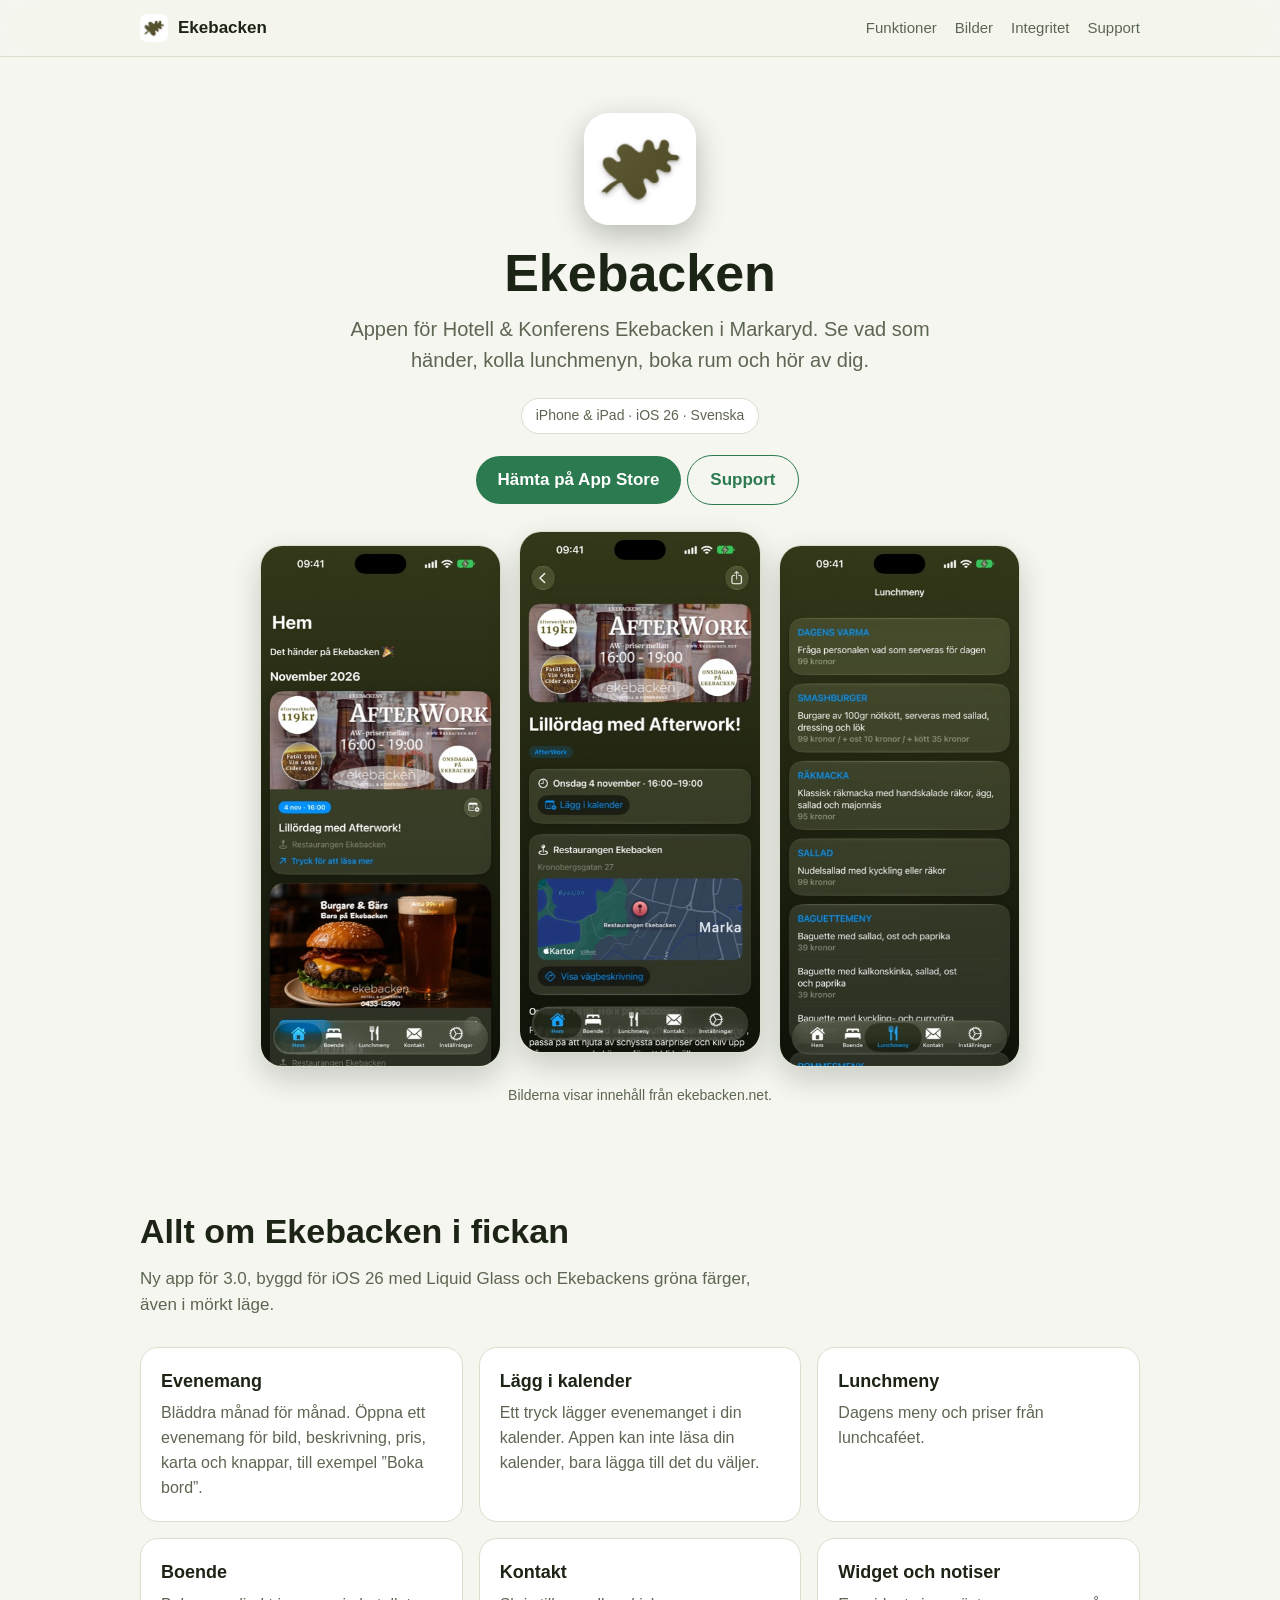
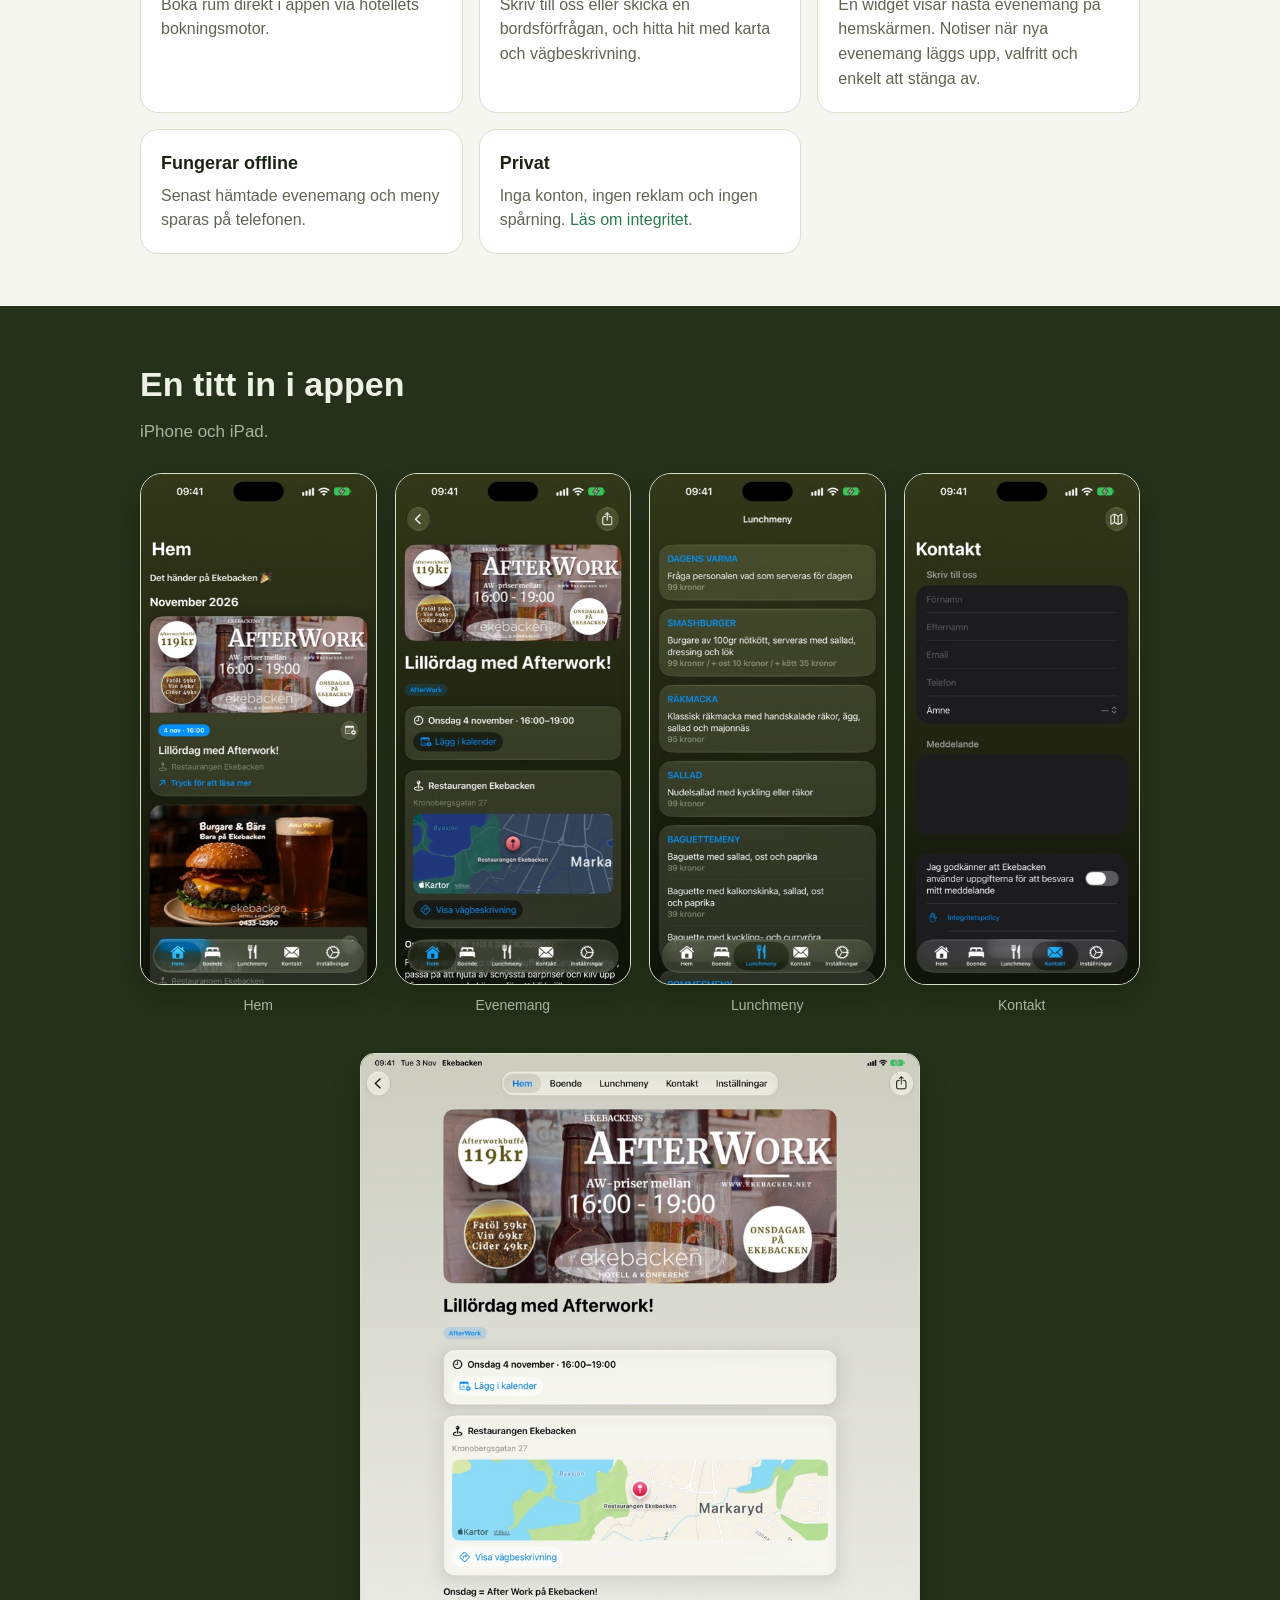
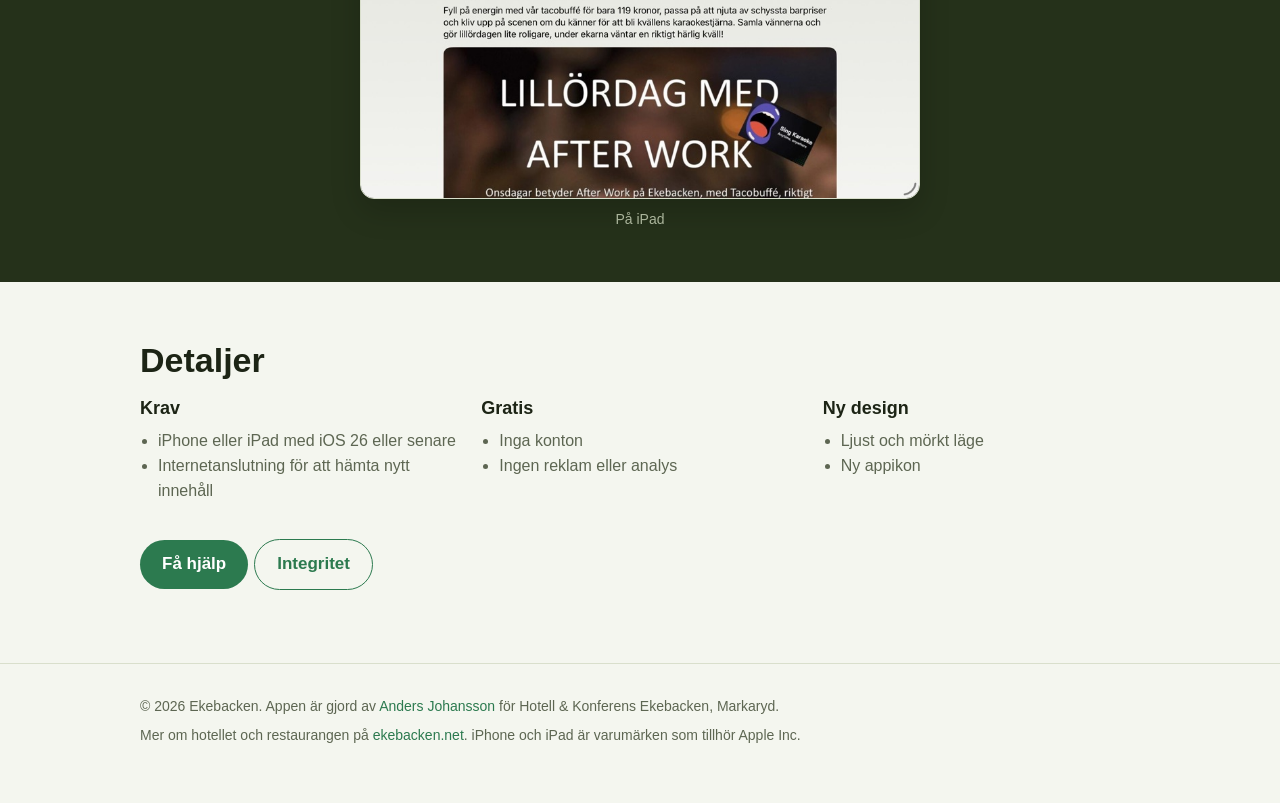
==== index.html @ e80fdcf2 "Ekebacken site: home, privacy and support pages Co-Authored-By: Claude Sonnet 5.5 <noreply@anthropic" ====
<!doctype html>
<html lang="sv">
<head>
  <meta charset="utf-8">
  <meta name="viewport" content="width=device-width, initial-scale=1">
  <title>Ekebacken – appen för Hotell &amp; Konferens i Markaryd</title>
  <meta name="description" content="Ekebackens app för iPhone och iPad: evenemang månad för månad, lunchmeny, rumsbokning och kontakt. Notiser om nya evenemang och en widget med nästa evenemang.">
  <meta name="theme-color" content="#25311a">
  <link rel="icon" type="image/png" href="assets/favicon.png">
  <link rel="apple-touch-icon" href="assets/apple-touch-icon.png">
  <meta property="og:title" content="Ekebacken">
  <meta property="og:description" content="Appen för Hotell &amp; Konferens Ekebacken i Markaryd.">
  <meta property="og:type" content="website">
  <meta property="og:url" content="https://idrewn.github.io/ekebacken-site/">
  <meta property="og:image" content="https://idrewn.github.io/ekebacken-site/assets/icon.jpg">
  <link rel="stylesheet" href="style.css">
</head>
<body>
<header class="site-header">
  <div class="wrap">
    <a class="brand" href="./"><img src="assets/icon.jpg" alt="" width="28" height="28">Ekebacken</a>
    <nav aria-label="Huvudmeny"><a href="#funktioner">Funktioner</a><a href="#bilder">Bilder</a><a href="privacy.html">Integritet</a><a href="support.html">Support</a></nav>
  </div>
</header>

<main>
  <div class="wrap hero">
    <img class="icon" src="assets/icon.jpg" alt="Ekebacken, appikon" width="112" height="112">
    <h1>Ekebacken</h1>
    <p class="lead">Appen för Hotell &amp; Konferens Ekebacken i Markaryd. Se vad som händer, kolla lunchmenyn, boka rum och hör av dig.</p>
    <p style="margin:0 0 14px;"><span class="badge">iPhone &amp; iPad &middot; iOS 26 &middot; Svenska</span></p>
    <p><a class="button" href="https://apps.apple.com/se/app/ekebacken/id1541043155">Hämta på App Store</a><a class="button secondary" href="support.html">Support</a></p>
    <div class="showcase">
      <img src="assets/screen-home.jpg" alt="Hem: kommande evenemang som stora kort" width="800" height="1739">
      <img class="center" src="assets/screen-event.jpg" alt="Ett evenemang med tid, plats och karta" width="800" height="1739">
      <img src="assets/screen-lunch.jpg" alt="Lunchmenyn med priser" width="800" height="1739">
    </div>
    <p class="note">Bilderna visar innehåll från ekebacken.net.</p>
  </div>

  <section id="funktioner">
    <div class="wrap">
      <h2>Allt om Ekebacken i fickan</h2>
      <p class="sub">Ny app för 3.0, byggd för iOS 26 med Liquid Glass och Ekebackens gröna färger, även i mörkt läge.</p>
      <div class="grid">
        <div class="card"><h3>Evenemang</h3><p>Bläddra månad för månad. Öppna ett evenemang för bild, beskrivning, pris, karta och knappar, till exempel &rdquo;Boka bord&rdquo;.</p></div>
        <div class="card"><h3>Lägg i kalender</h3><p>Ett tryck lägger evenemanget i din kalender. Appen kan inte läsa din kalender, bara lägga till det du väljer.</p></div>
        <div class="card"><h3>Lunchmeny</h3><p>Dagens meny och priser från lunchcaféet.</p></div>
        <div class="card"><h3>Boende</h3><p>Boka rum direkt i appen via hotellets bokningsmotor.</p></div>
        <div class="card"><h3>Kontakt</h3><p>Skriv till oss eller skicka en bordsförfrågan, och hitta hit med karta och vägbeskrivning.</p></div>
        <div class="card"><h3>Widget och notiser</h3><p>En widget visar nästa evenemang på hemskärmen. Notiser när nya evenemang läggs upp, valfritt och enkelt att stänga av.</p></div>
        <div class="card"><h3>Fungerar offline</h3><p>Senast hämtade evenemang och meny sparas på telefonen.</p></div>
        <div class="card"><h3>Privat</h3><p>Inga konton, ingen reklam och ingen spårning. <a href="privacy.html">Läs om integritet</a>.</p></div>
      </div>
    </div>
  </section>

  <section id="bilder" class="band">
    <div class="wrap">
      <h2>En titt in i appen</h2>
      <p class="sub">iPhone och iPad.</p>
      <div class="screens">
        <figure><img src="assets/screen-home.jpg" alt="Hem" loading="lazy" width="800" height="1739"><figcaption>Hem</figcaption></figure>
        <figure><img src="assets/screen-event.jpg" alt="Evenemang" loading="lazy" width="800" height="1739"><figcaption>Evenemang</figcaption></figure>
        <figure><img src="assets/screen-lunch.jpg" alt="Lunchmeny" loading="lazy" width="800" height="1739"><figcaption>Lunchmeny</figcaption></figure>
        <figure><img src="assets/screen-contact.jpg" alt="Kontakt" loading="lazy" width="800" height="1739"><figcaption>Kontakt</figcaption></figure>
      </div>
      <figure class="ipad"><img src="assets/screen-ipad.jpg" alt="Ett evenemang på iPad" loading="lazy" width="1100" height="1467"><figcaption>På iPad</figcaption></figure>
    </div>
  </section>

  <section>
    <div class="wrap">
      <h2>Detaljer</h2>
      <div class="facts">
        <div><h3>Krav</h3><ul><li>iPhone eller iPad med iOS 26 eller senare</li><li>Internetanslutning för att hämta nytt innehåll</li></ul></div>
        <div><h3>Gratis</h3><ul><li>Inga konton</li><li>Ingen reklam eller analys</li></ul></div>
        <div><h3>Ny design</h3><ul><li>Ljust och mörkt läge</li><li>Ny appikon</li></ul></div>
      </div>
      <p style="margin-top:32px;"><a class="button" href="support.html">Få hjälp</a><a class="button secondary" href="privacy.html">Integritet</a></p>
    </div>
  </section>
</main>

<footer>
  <div class="wrap">
    <p>&copy; 2026 Ekebacken. Appen är gjord av <a href="https://github.com/iDrewn">Anders Johansson</a> för Hotell &amp; Konferens Ekebacken, Markaryd.</p>
    <p>Mer om hotellet och restaurangen på <a href="https://ekebacken.net">ekebacken.net</a>. iPhone och iPad är varumärken som tillhör Apple Inc.</p>
  </div>
</footer>
</body>
</html>
---- style.css ----
:root {
  --bg: #f4f6ef;
  --surface: #ffffff;
  --text: #1c2415;
  --muted: #5d6652;
  --line: #d9dfcc;
  --accent: #2c7a4f;
  --deep: #25311a;
  --radius: 18px;
  --maxw: 1040px;
}
@media (prefers-color-scheme: dark) {
  :root {
    --bg: #11160d;
    --surface: #1b2214;
    --text: #eef2e6;
    --muted: #aab49b;
    --line: #333d28;
    --accent: #6fd39b;
    --deep: #0b0f08;
  }
}
* { box-sizing: border-box; }
html { -webkit-text-size-adjust: 100%; scroll-behavior: smooth; }
body { margin: 0; background: var(--bg); color: var(--text); font: 17px/1.55 -apple-system, BlinkMacSystemFont, "SF Pro Text", "Segoe UI", Roboto, Helvetica, Arial, sans-serif; }
a { color: var(--accent); text-decoration: none; }
a:hover { text-decoration: underline; }
img { max-width: 100%; height: auto; display: block; }
.wrap { max-width: var(--maxw); margin: 0 auto; padding: 0 20px; }

.site-header { position: sticky; top: 0; z-index: 10; background: color-mix(in srgb, var(--bg) 80%, transparent); backdrop-filter: saturate(180%) blur(20px); -webkit-backdrop-filter: saturate(180%) blur(20px); border-bottom: 1px solid var(--line); }
.site-header .wrap { display: flex; align-items: center; justify-content: space-between; height: 56px; gap: 16px; }
.brand { display: flex; align-items: center; gap: 10px; font-weight: 700; color: var(--text); }
.brand img { width: 28px; height: 28px; border-radius: 7px; }
nav { display: flex; gap: 18px; font-size: 15px; flex-wrap: wrap; }
nav a { color: var(--muted); }

.hero { text-align: center; padding: 56px 0 32px; }
.hero .icon { width: 112px; height: 112px; border-radius: 25px; margin: 0 auto 20px; box-shadow: 0 10px 30px rgba(0,0,0,.25); }
h1 { font-size: clamp(34px, 6vw, 52px); line-height: 1.1; margin: 0 0 12px; }
h2 { font-size: clamp(26px, 4vw, 34px); margin: 0 0 8px; }
h3 { margin: 0 0 6px; font-size: 18px; }
.lead { font-size: 20px; color: var(--muted); max-width: 640px; margin: 0 auto 22px; }
.badge { display: inline-block; padding: 6px 14px; border-radius: 99px; background: var(--surface); border: 1px solid var(--line); font-size: 14px; color: var(--muted); }
.button { display: inline-block; padding: 11px 22px; border-radius: 99px; background: var(--accent); color: #fff; font-weight: 600; margin: 4px 6px 4px 0; }
.button.secondary { background: transparent; color: var(--accent); border: 1px solid var(--accent); }
@media (prefers-color-scheme: dark) { .button { color: #0b0f08; } }
.button:hover { text-decoration: none; opacity: .9; }

.showcase { display: grid; grid-template-columns: repeat(3, 1fr); gap: 18px; max-width: 760px; margin: 36px auto 0; }
.showcase img, .screens img { border-radius: 22px; border: 1px solid var(--line); box-shadow: 0 12px 30px rgba(0,0,0,.18); }
.showcase .center { transform: translateY(-14px); }
.note { color: var(--muted); font-size: 14px; margin-top: 18px; }

section { padding: 52px 0; }
.sub { color: var(--muted); margin: 0 0 28px; max-width: 640px; }
.grid { display: grid; grid-template-columns: repeat(auto-fit, minmax(240px, 1fr)); gap: 16px; }
.card { background: var(--surface); border: 1px solid var(--line); border-radius: var(--radius); padding: 20px; }
.card p { margin: 0; color: var(--muted); font-size: 16px; }
.screens { display: grid; grid-template-columns: repeat(auto-fit, minmax(190px, 1fr)); gap: 18px; }
figure { margin: 0; text-align: center; }
figcaption { margin-top: 10px; color: var(--muted); font-size: 14px; }
.band { background: var(--deep); color: #eef2e6; }
.band .sub { color: #aab49b; }
.band figcaption { color: #aab49b; }
.ipad { max-width: 560px; margin: 36px auto 0; }
.ipad img { border-radius: 14px; border: 1px solid var(--line); box-shadow: 0 12px 30px rgba(0,0,0,.18); }

.facts { display: grid; grid-template-columns: repeat(auto-fit, minmax(220px, 1fr)); gap: 24px; }
.facts ul { margin: 0; padding-left: 18px; color: var(--muted); font-size: 16px; }

.doc { max-width: 760px; padding: 48px 20px 64px; }
.doc h1 { font-size: 34px; }
.doc h2 { font-size: 22px; margin-top: 34px; }
.doc details { background: var(--surface); border: 1px solid var(--line); border-radius: 12px; padding: 12px 16px; margin: 10px 0; }
.doc summary { cursor: pointer; font-weight: 600; }

footer { border-top: 1px solid var(--line); padding: 32px 0 48px; color: var(--muted); font-size: 14px; }
footer p { margin: 0 0 8px; }
@media (max-width: 560px) { nav { gap: 12px; font-size: 14px; } .showcase { gap: 10px; } }
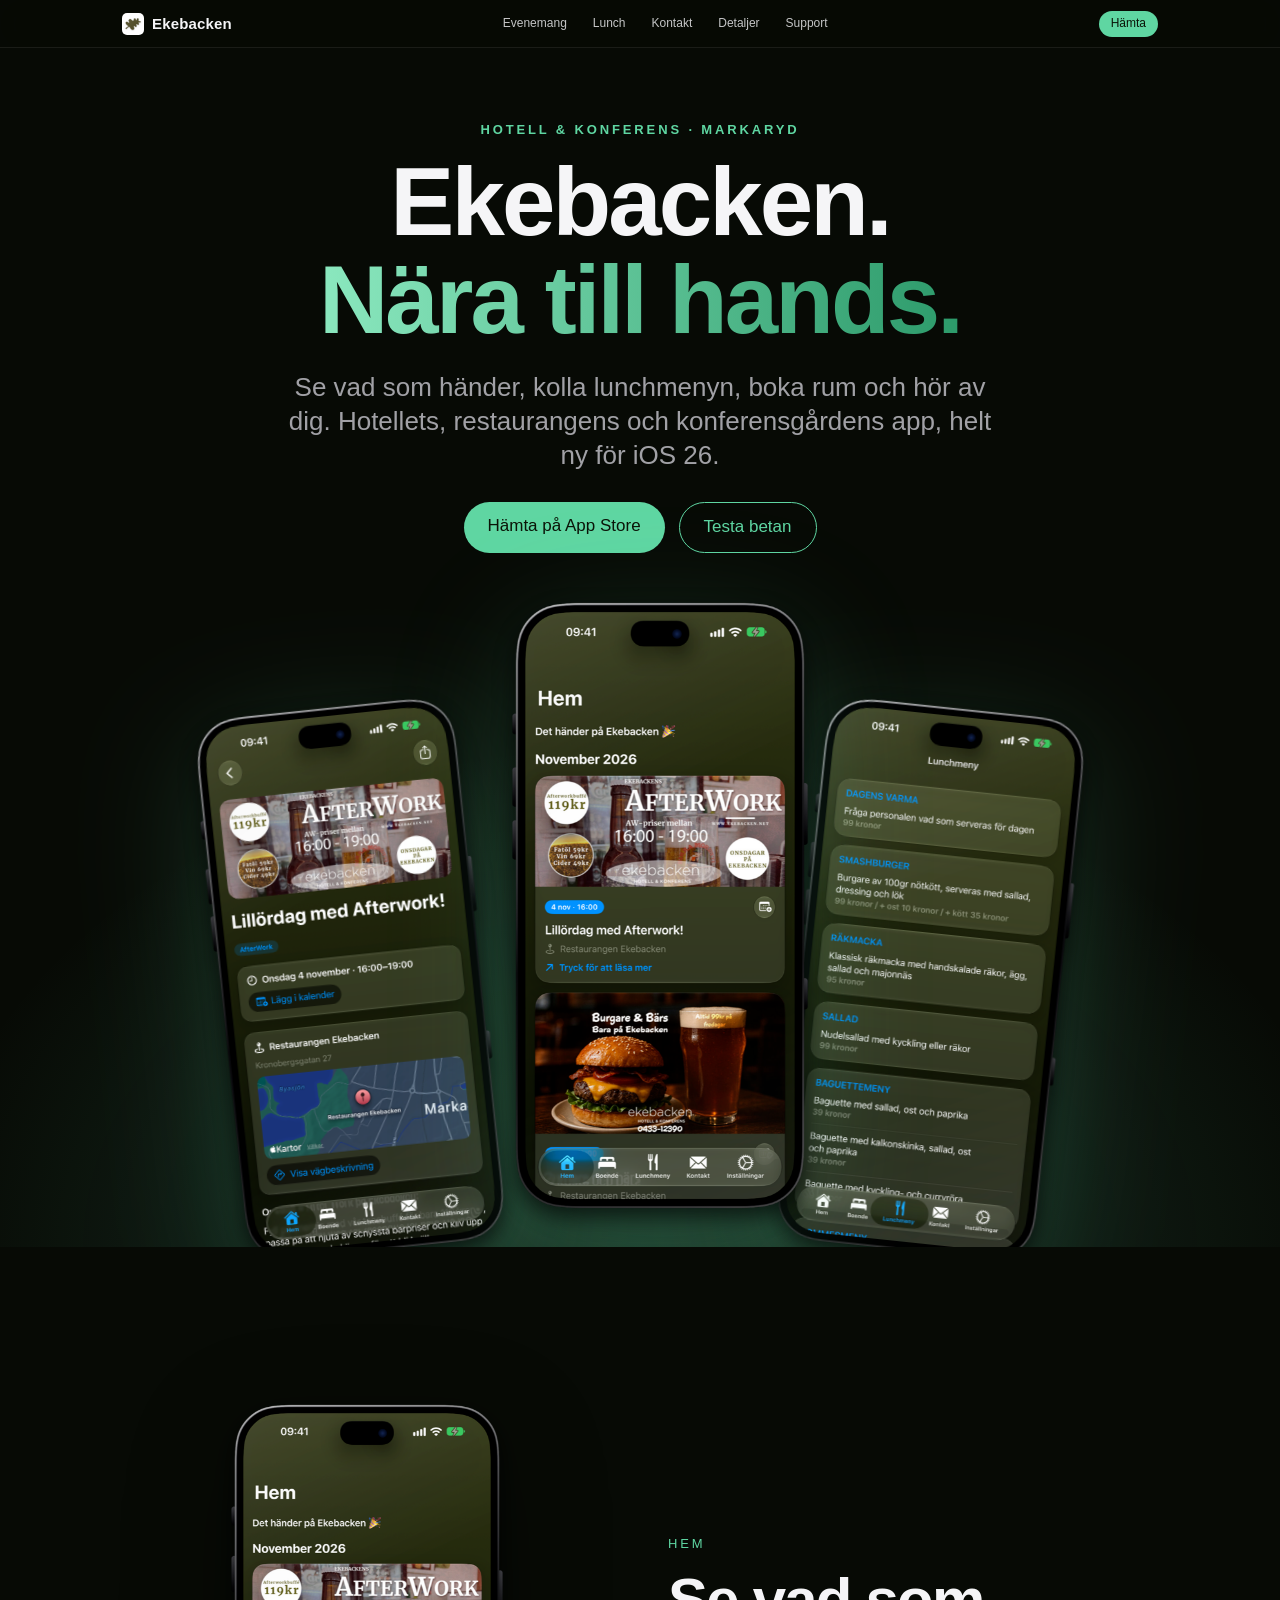
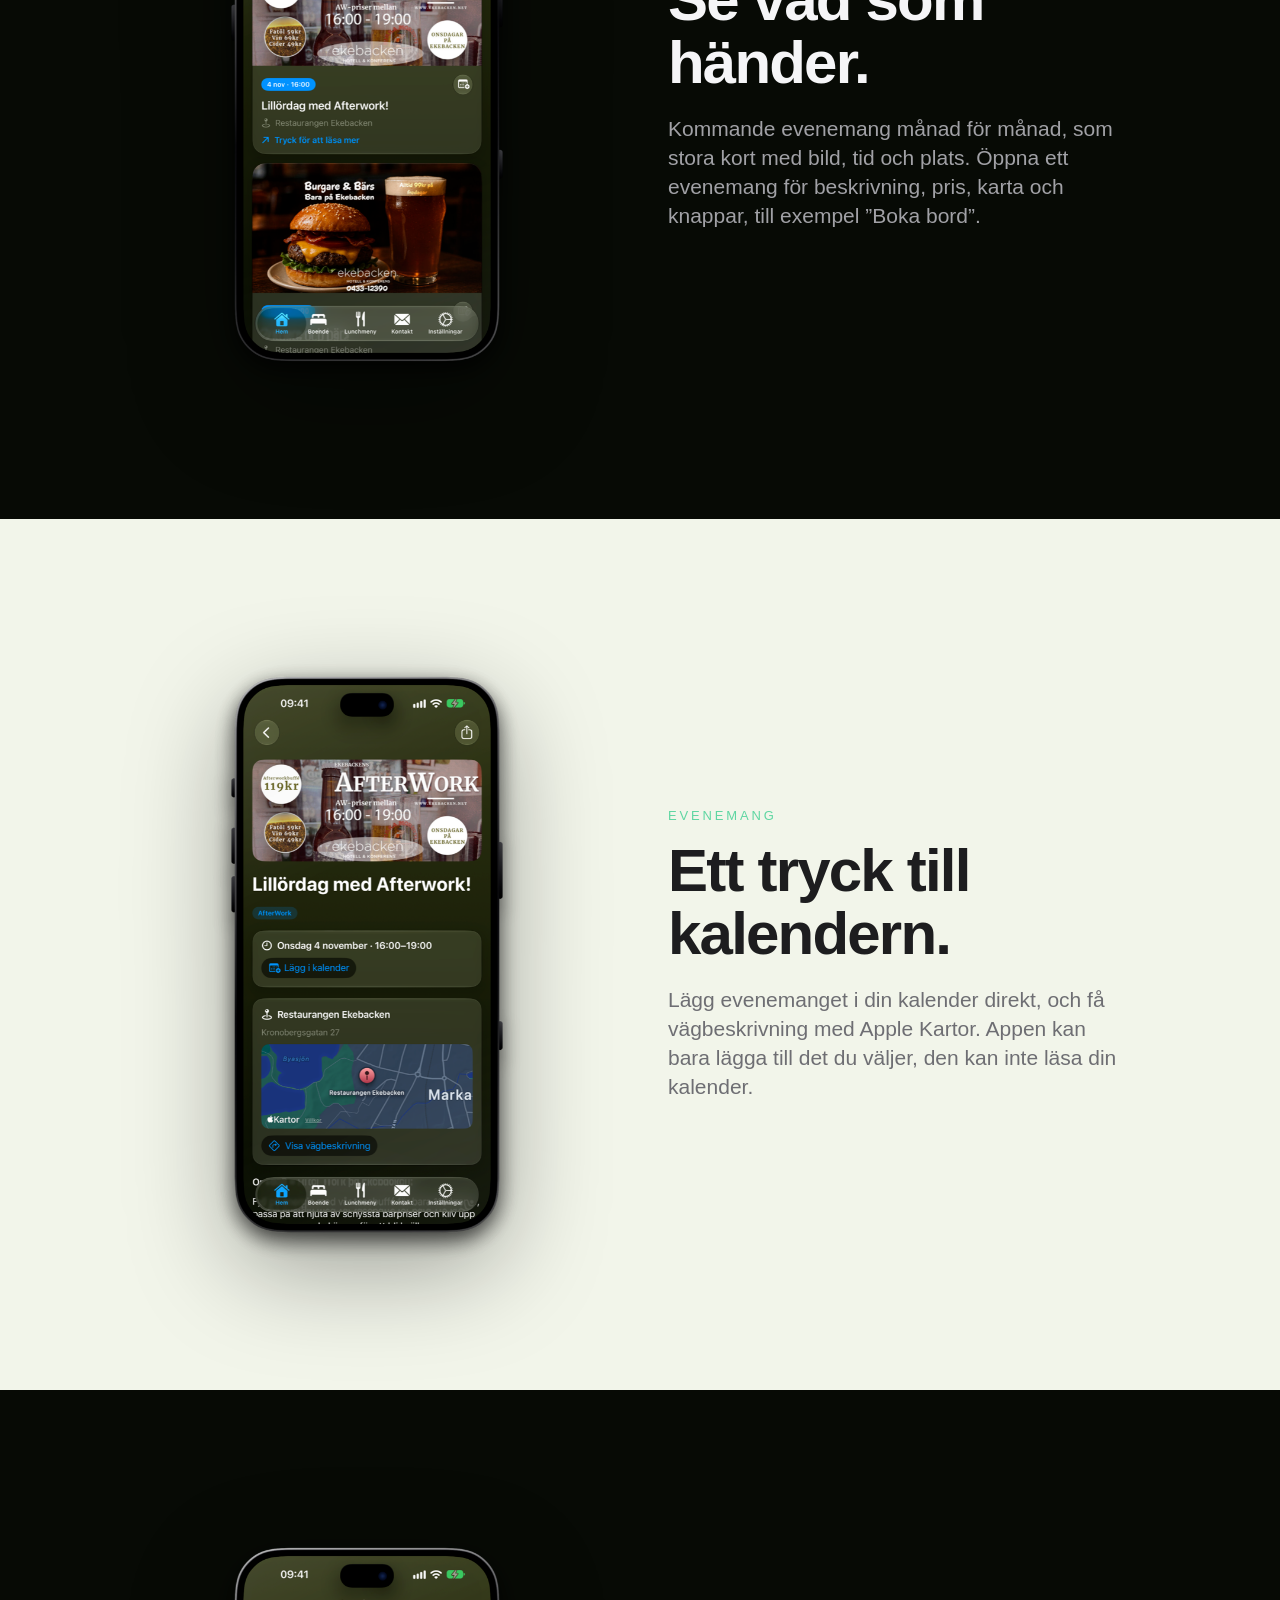
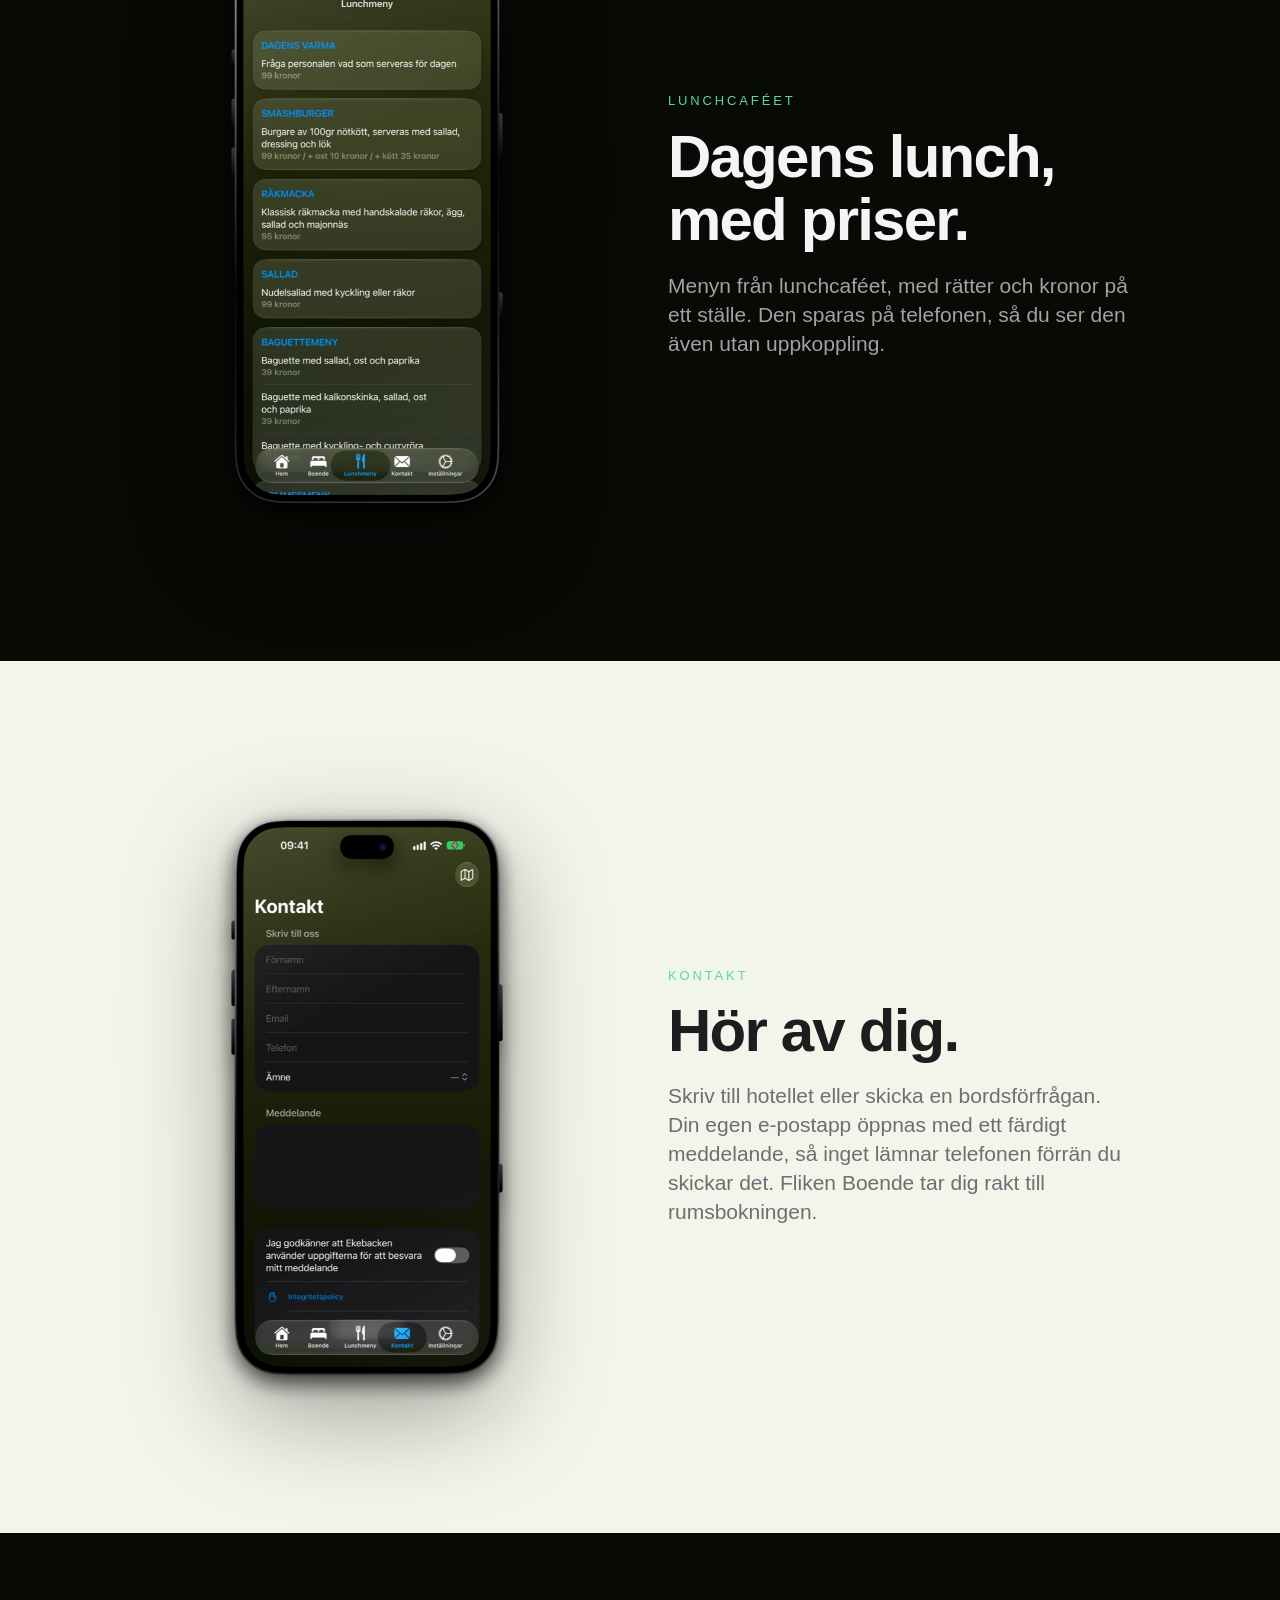
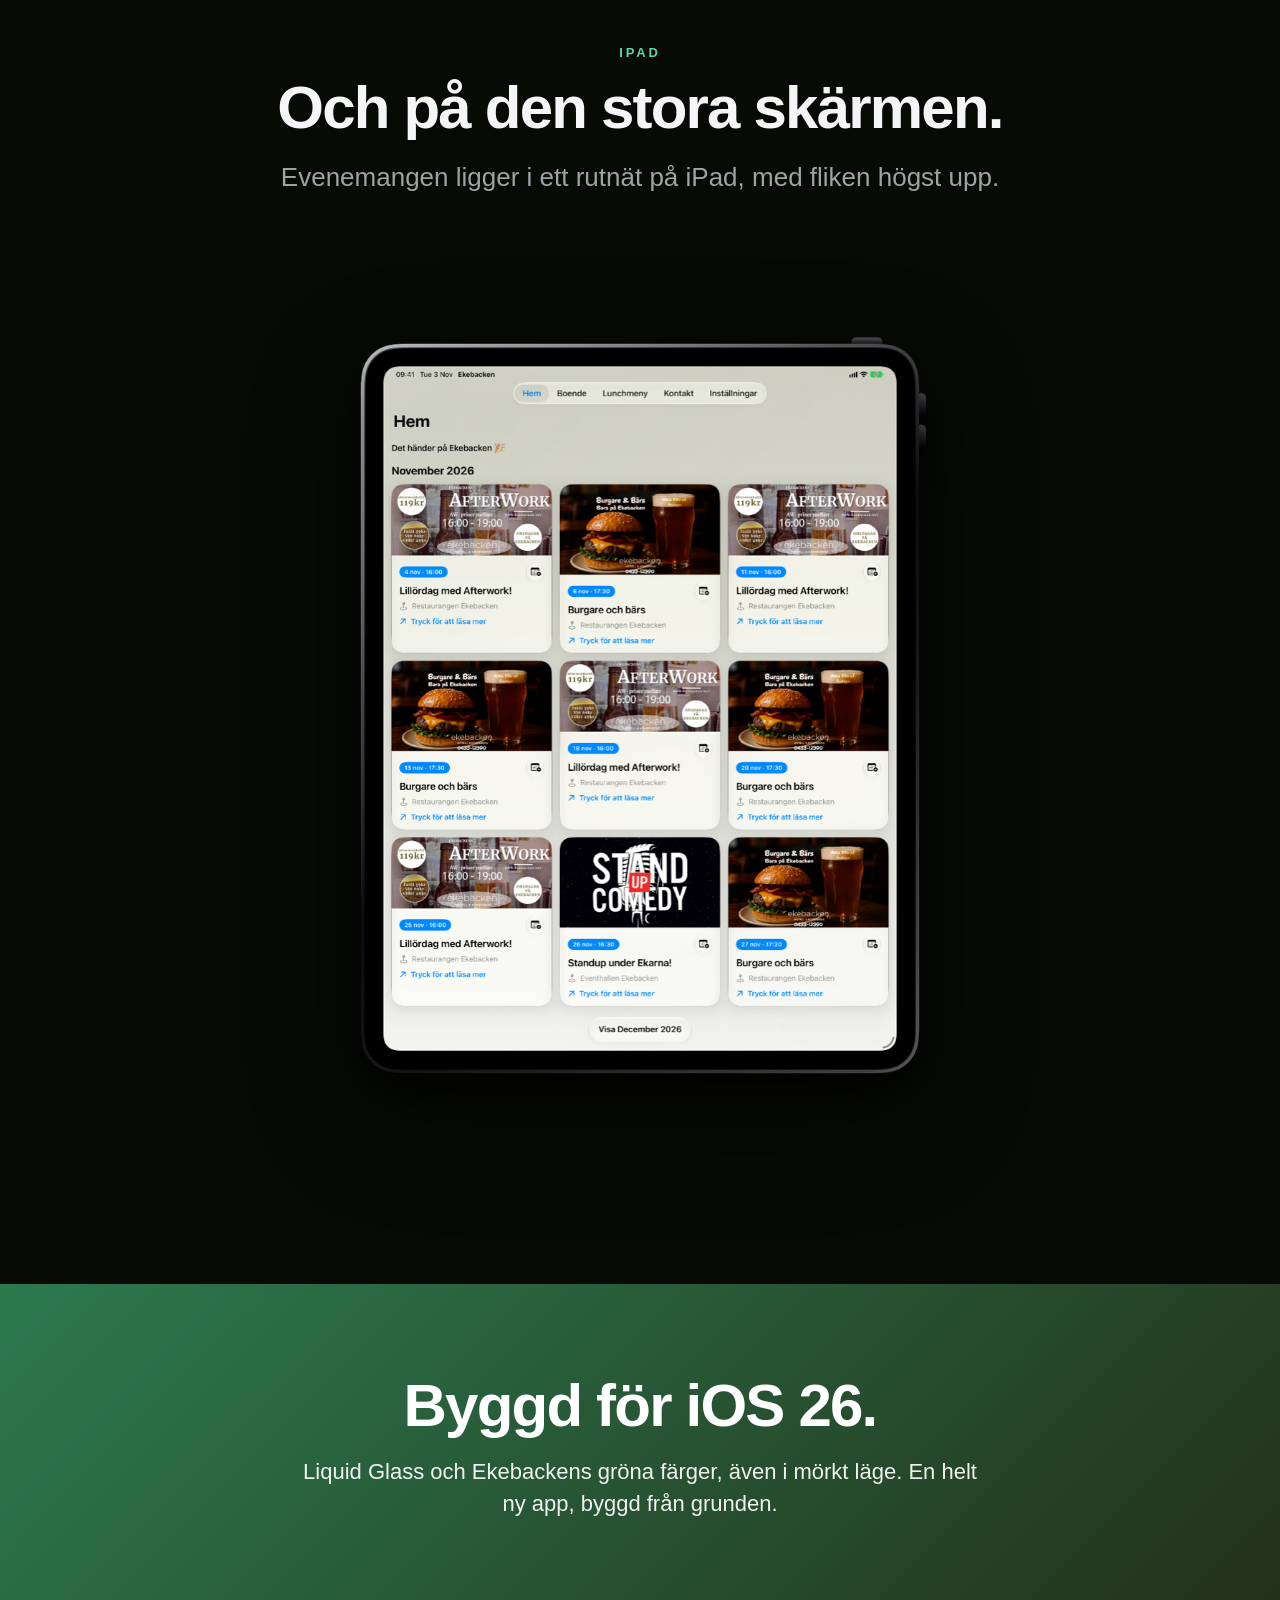
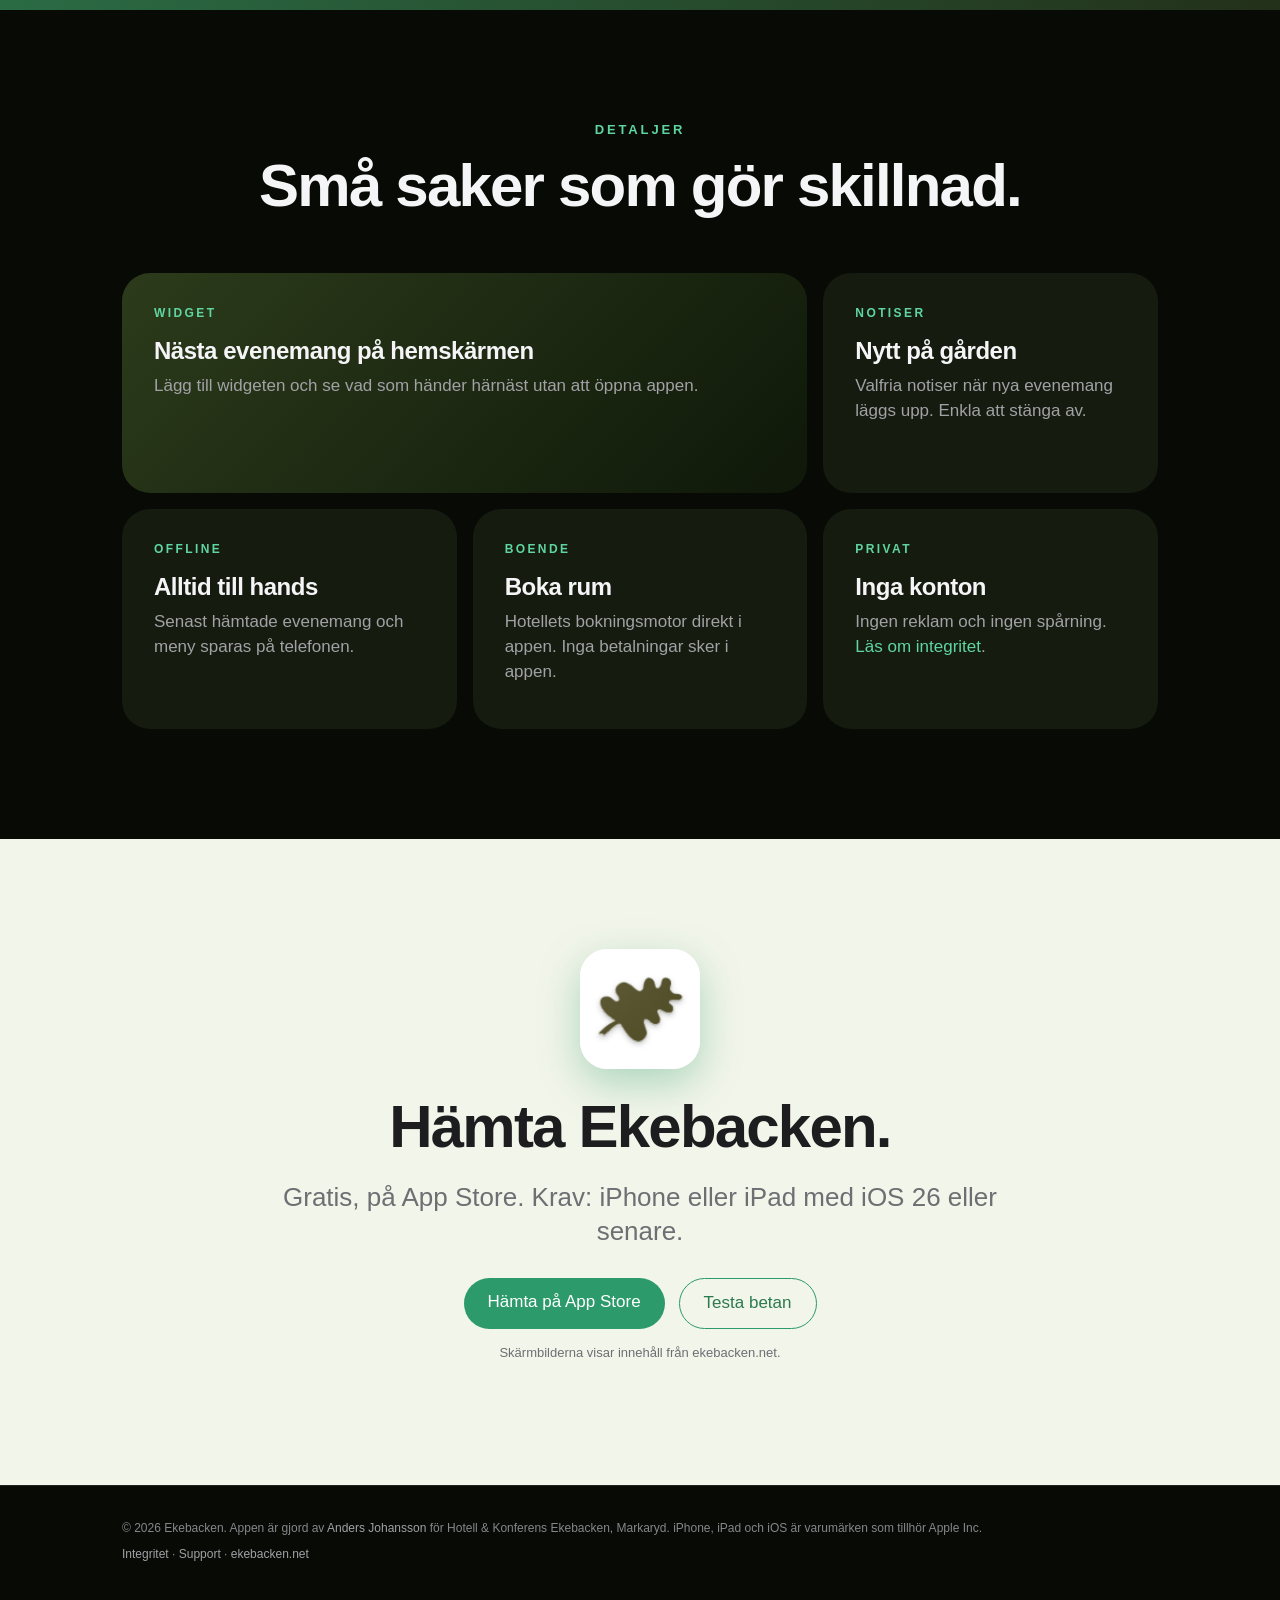
==== commit 98a816bf: "Ekebacken site: new design in the app's green, Apple-style layout, iPhone and iPad mockups Co-Author" ====
--- a/index.html
+++ b/index.html
@@ -4,89 +4,153 @@
   <meta charset="utf-8">
   <meta name="viewport" content="width=device-width, initial-scale=1">
   <title>Ekebacken – appen för Hotell &amp; Konferens i Markaryd</title>
-  <meta name="description" content="Ekebackens app för iPhone och iPad: evenemang månad för månad, lunchmeny, rumsbokning och kontakt. Notiser om nya evenemang och en widget med nästa evenemang.">
-  <meta name="theme-color" content="#25311a">
+  <meta name="description" content="Ekebackens app för iPhone och iPad: evenemang månad för månad, lunchmeny, rumsbokning och kontakt. Med widget och notiser om nya evenemang. Byggd för iOS 26.">
+  <meta name="theme-color" content="#070a05">
   <link rel="icon" type="image/png" href="assets/favicon.png">
   <link rel="apple-touch-icon" href="assets/apple-touch-icon.png">
-  <meta property="og:title" content="Ekebacken">
-  <meta property="og:description" content="Appen för Hotell &amp; Konferens Ekebacken i Markaryd.">
+  <meta property="og:title" content="Ekebacken – appen">
+  <meta property="og:description" content="Evenemang, lunch, rum och kontakt. Appen för Hotell &amp; Konferens Ekebacken i Markaryd.">
   <meta property="og:type" content="website">
   <meta property="og:url" content="https://idrewn.github.io/ekebacken-site/">
-  <meta property="og:image" content="https://idrewn.github.io/ekebacken-site/assets/icon.jpg">
+  <meta property="og:image" content="https://idrewn.github.io/ekebacken-site/assets/og.jpg">
   <link rel="stylesheet" href="style.css">
 </head>
 <body>
-<header class="site-header">
+<header class="nav">
   <div class="wrap">
-    <a class="brand" href="./"><img src="assets/icon.jpg" alt="" width="28" height="28">Ekebacken</a>
-    <nav aria-label="Huvudmeny"><a href="#funktioner">Funktioner</a><a href="#bilder">Bilder</a><a href="privacy.html">Integritet</a><a href="support.html">Support</a></nav>
+    <a class="brand" href="./"><img src="assets/icon.jpg" alt="" width="22" height="22" style="border-radius:5px">Ekebacken</a>
+    <ul>
+      <li><a href="#evenemang">Evenemang</a></li>
+      <li><a href="#lunch">Lunch</a></li>
+      <li><a href="#kontakt">Kontakt</a></li>
+      <li><a href="#detaljer">Detaljer</a></li>
+      <li><a href="support.html">Support</a></li>
+    </ul>
+    <a class="buy" href="https://apps.apple.com/se/app/ekebacken/id1541043155">Hämta</a>
   </div>
 </header>
 
 <main>
-  <div class="wrap hero">
-    <img class="icon" src="assets/icon.jpg" alt="Ekebacken, appikon" width="112" height="112">
-    <h1>Ekebacken</h1>
-    <p class="lead">Appen för Hotell &amp; Konferens Ekebacken i Markaryd. Se vad som händer, kolla lunchmenyn, boka rum och hör av dig.</p>
-    <p style="margin:0 0 14px;"><span class="badge">iPhone &amp; iPad &middot; iOS 26 &middot; Svenska</span></p>
-    <p><a class="button" href="https://apps.apple.com/se/app/ekebacken/id1541043155">Hämta på App Store</a><a class="button secondary" href="support.html">Support</a></p>
-    <div class="showcase">
-      <img src="assets/screen-home.jpg" alt="Hem: kommande evenemang som stora kort" width="800" height="1739">
-      <img class="center" src="assets/screen-event.jpg" alt="Ett evenemang med tid, plats och karta" width="800" height="1739">
-      <img src="assets/screen-lunch.jpg" alt="Lunchmenyn med priser" width="800" height="1739">
+  <div class="hero">
+    <div class="wrap">
+      <p class="eyebrow">Hotell &amp; Konferens &middot; Markaryd</p>
+      <h1>Ekebacken.<br><span class="grad">Nära till hands.</span></h1>
+      <p class="lead">Se vad som händer, kolla lunchmenyn, boka rum och hör av dig. Hotellets, restaurangens och konferensgårdens app, helt ny för iOS 26.</p>
+      <div class="cta">
+        <a class="pill fill" href="https://apps.apple.com/se/app/ekebacken/id1541043155">Hämta på App Store</a>
+        <a class="pill line" href="https://testflight.apple.com/join/n1Y09Ga0">Testa betan</a>
+      </div>
+      <div class="phones">
+        <img class="a" src="assets/phone-event.png" alt="Ett evenemang med karta och kalenderknapp" width="1100" height="1988">
+        <img class="b" src="assets/phone-home.png" alt="Hem: kommande evenemang" width="1100" height="1988">
+        <img class="c" src="assets/phone-lunch.png" alt="Lunchmenyn med priser" width="1100" height="1988">
+      </div>
     </div>
-    <p class="note">Bilderna visar innehåll från ekebacken.net.</p>
   </div>
 
-  <section id="funktioner">
-    <div class="wrap">
-      <h2>Allt om Ekebacken i fickan</h2>
-      <p class="sub">Ny app för 3.0, byggd för iOS 26 med Liquid Glass och Ekebackens gröna färger, även i mörkt läge.</p>
-      <div class="grid">
-        <div class="card"><h3>Evenemang</h3><p>Bläddra månad för månad. Öppna ett evenemang för bild, beskrivning, pris, karta och knappar, till exempel &rdquo;Boka bord&rdquo;.</p></div>
-        <div class="card"><h3>Lägg i kalender</h3><p>Ett tryck lägger evenemanget i din kalender. Appen kan inte läsa din kalender, bara lägga till det du väljer.</p></div>
-        <div class="card"><h3>Lunchmeny</h3><p>Dagens meny och priser från lunchcaféet.</p></div>
-        <div class="card"><h3>Boende</h3><p>Boka rum direkt i appen via hotellets bokningsmotor.</p></div>
-        <div class="card"><h3>Kontakt</h3><p>Skriv till oss eller skicka en bordsförfrågan, och hitta hit med karta och vägbeskrivning.</p></div>
-        <div class="card"><h3>Widget och notiser</h3><p>En widget visar nästa evenemang på hemskärmen. Notiser när nya evenemang läggs upp, valfritt och enkelt att stänga av.</p></div>
-        <div class="card"><h3>Fungerar offline</h3><p>Senast hämtade evenemang och meny sparas på telefonen.</p></div>
-        <div class="card"><h3>Privat</h3><p>Inga konton, ingen reklam och ingen spårning. <a href="privacy.html">Läs om integritet</a>.</p></div>
+  <section id="evenemang">
+    <div class="wrap split">
+      <div class="shot reveal"><img src="assets/phone-home.png" alt="Hem med kommande evenemang som stora kort" loading="lazy" width="1100" height="1988"></div>
+      <div class="text reveal">
+        <p class="eyebrow">Hem</p>
+        <h2>Se vad som händer.</h2>
+        <p>Kommande evenemang månad för månad, som stora kort med bild, tid och plats. Öppna ett evenemang för beskrivning, pris, karta och knappar, till exempel &rdquo;Boka bord&rdquo;.</p>
       </div>
     </div>
   </section>
 
-  <section id="bilder" class="band">
-    <div class="wrap">
-      <h2>En titt in i appen</h2>
-      <p class="sub">iPhone och iPad.</p>
-      <div class="screens">
-        <figure><img src="assets/screen-home.jpg" alt="Hem" loading="lazy" width="800" height="1739"><figcaption>Hem</figcaption></figure>
-        <figure><img src="assets/screen-event.jpg" alt="Evenemang" loading="lazy" width="800" height="1739"><figcaption>Evenemang</figcaption></figure>
-        <figure><img src="assets/screen-lunch.jpg" alt="Lunchmeny" loading="lazy" width="800" height="1739"><figcaption>Lunchmeny</figcaption></figure>
-        <figure><img src="assets/screen-contact.jpg" alt="Kontakt" loading="lazy" width="800" height="1739"><figcaption>Kontakt</figcaption></figure>
+  <section class="light">
+    <div class="wrap split rev">
+      <div class="shot reveal"><img src="assets/phone-event.png" alt="Evenemangssida med lägg i kalender och karta" loading="lazy" width="1100" height="1988"></div>
+      <div class="text reveal">
+        <p class="eyebrow">Evenemang</p>
+        <h2>Ett tryck till kalendern.</h2>
+        <p>Lägg evenemanget i din kalender direkt, och få vägbeskrivning med Apple Kartor. Appen kan bara lägga till det du väljer, den kan inte läsa din kalender.</p>
       </div>
-      <figure class="ipad"><img src="assets/screen-ipad.jpg" alt="Ett evenemang på iPad" loading="lazy" width="1100" height="1467"><figcaption>På iPad</figcaption></figure>
+    </div>
+  </section>
+
+  <section id="lunch">
+    <div class="wrap split">
+      <div class="shot reveal"><img src="assets/phone-lunch.png" alt="Lunchmenyn med rätter och priser" loading="lazy" width="1100" height="1988"></div>
+      <div class="text reveal">
+        <p class="eyebrow">Lunchcaféet</p>
+        <h2>Dagens lunch, med priser.</h2>
+        <p>Menyn från lunchcaféet, med rätter och kronor på ett ställe. Den sparas på telefonen, så du ser den även utan uppkoppling.</p>
+      </div>
+    </div>
+  </section>
+
+  <section class="light" id="kontakt">
+    <div class="wrap split rev">
+      <div class="shot reveal"><img src="assets/phone-contact.png" alt="Kontaktformuläret" loading="lazy" width="1100" height="1988"></div>
+      <div class="text reveal">
+        <p class="eyebrow">Kontakt</p>
+        <h2>Hör av dig.</h2>
+        <p>Skriv till hotellet eller skicka en bordsförfrågan. Din egen e-postapp öppnas med ett färdigt meddelande, så inget lämnar telefonen förrän du skickar det. Fliken Boende tar dig rakt till rumsbokningen.</p>
+      </div>
     </div>
   </section>
 
   <section>
+    <div class="wrap center">
+      <p class="eyebrow">iPad</p>
+      <h2>Och på den stora skärmen.</h2>
+      <p class="lead">Evenemangen ligger i ett rutnät på iPad, med fliken högst upp.</p>
+      <div class="ipad reveal"><img src="assets/ipad-home.png" alt="Ekebacken på iPad: evenemang i ett rutnät" loading="lazy" width="1300" height="1593"></div>
+    </div>
+  </section>
+
+  <div class="band">
     <div class="wrap">
-      <h2>Detaljer</h2>
-      <div class="facts">
-        <div><h3>Krav</h3><ul><li>iPhone eller iPad med iOS 26 eller senare</li><li>Internetanslutning för att hämta nytt innehåll</li></ul></div>
-        <div><h3>Gratis</h3><ul><li>Inga konton</li><li>Ingen reklam eller analys</li></ul></div>
-        <div><h3>Ny design</h3><ul><li>Ljust och mörkt läge</li><li>Ny appikon</li></ul></div>
+      <h2>Byggd för iOS 26.</h2>
+      <p>Liquid Glass och Ekebackens gröna färger, även i mörkt läge. En helt ny app, byggd från grunden.</p>
+    </div>
+  </div>
+
+  <section id="detaljer">
+    <div class="wrap center">
+      <p class="eyebrow">Detaljer</p>
+      <h2>Små saker som gör skillnad.</h2>
+      <div class="bento">
+        <div class="tile hero-tile"><span class="k">Widget</span><h3>Nästa evenemang på hemskärmen</h3><p>Lägg till widgeten och se vad som händer härnäst utan att öppna appen.</p></div>
+        <div class="tile"><span class="k">Notiser</span><h3>Nytt på gården</h3><p>Valfria notiser när nya evenemang läggs upp. Enkla att stänga av.</p></div>
+        <div class="tile"><span class="k">Offline</span><h3>Alltid till hands</h3><p>Senast hämtade evenemang och meny sparas på telefonen.</p></div>
+        <div class="tile"><span class="k">Boende</span><h3>Boka rum</h3><p>Hotellets bokningsmotor direkt i appen. Inga betalningar sker i appen.</p></div>
+        <div class="tile"><span class="k">Privat</span><h3>Inga konton</h3><p>Ingen reklam och ingen spårning. <a href="privacy.html">Läs om integritet</a>.</p></div>
       </div>
-      <p style="margin-top:32px;"><a class="button" href="support.html">Få hjälp</a><a class="button secondary" href="privacy.html">Integritet</a></p>
+    </div>
+  </section>
+
+  <section class="light" id="hamta">
+    <div class="wrap center">
+      <img src="assets/icon.jpg" alt="Ekebacken, appikon" width="120" height="120" style="margin:0 auto 26px;border-radius:27px;box-shadow:0 14px 40px rgba(44,154,106,.35)">
+      <h2>Hämta Ekebacken.</h2>
+      <p class="lead">Gratis, på App Store. Krav: iPhone eller iPad med iOS 26 eller senare.</p>
+      <div class="cta">
+        <a class="pill fill" style="background:#2c9a6a;color:#fff" href="https://apps.apple.com/se/app/ekebacken/id1541043155">Hämta på App Store</a>
+        <a class="pill line" style="border-color:#2c9a6a;color:#2c7a4f" href="https://testflight.apple.com/join/n1Y09Ga0">Testa betan</a>
+      </div>
+      <p class="note" style="color:#6e6e73">Skärmbilderna visar innehåll från ekebacken.net.</p>
     </div>
   </section>
 </main>
 
 <footer>
   <div class="wrap">
-    <p>&copy; 2026 Ekebacken. Appen är gjord av <a href="https://github.com/iDrewn">Anders Johansson</a> för Hotell &amp; Konferens Ekebacken, Markaryd.</p>
-    <p>Mer om hotellet och restaurangen på <a href="https://ekebacken.net">ekebacken.net</a>. iPhone och iPad är varumärken som tillhör Apple Inc.</p>
+    <p>&copy; 2026 Ekebacken. Appen är gjord av <a href="https://github.com/iDrewn">Anders Johansson</a> för Hotell &amp; Konferens Ekebacken, Markaryd. iPhone, iPad och iOS är varumärken som tillhör Apple Inc.</p>
+    <p><a href="privacy.html">Integritet</a> &middot; <a href="support.html">Support</a> &middot; <a href="https://ekebacken.net">ekebacken.net</a></p>
   </div>
 </footer>
+<script>
+  (function () {
+    var els = document.querySelectorAll('.reveal');
+    if (!('IntersectionObserver' in window)) { els.forEach(function (e) { e.classList.add('in'); }); return; }
+    var io = new IntersectionObserver(function (entries) {
+      entries.forEach(function (en) { if (en.isIntersecting) { en.target.classList.add('in'); io.unobserve(en.target); } });
+    }, { threshold: 0.15 });
+    els.forEach(function (e) { io.observe(e); });
+  })();
+</script>
 </body>
 </html>
--- a/style.css
+++ b/style.css
@@ -1,80 +1,115 @@
 :root {
-  --bg: #f4f6ef;
-  --surface: #ffffff;
-  --text: #1c2415;
-  --muted: #5d6652;
-  --line: #d9dfcc;
-  --accent: #2c7a4f;
-  --deep: #25311a;
-  --radius: 18px;
-  --maxw: 1040px;
-}
-@media (prefers-color-scheme: dark) {
-  :root {
-    --bg: #11160d;
-    --surface: #1b2214;
-    --text: #eef2e6;
-    --muted: #aab49b;
-    --line: #333d28;
-    --accent: #6fd39b;
-    --deep: #0b0f08;
-  }
+  --accent: #5fd6a2;
+  --accent2: #2c9a6a;
+  --ink: #f5f5f7;
+  --ink-2: #a1a1a6;
+  --paper: #1d1d1f;
+  --paper-2: #6e6e73;
+  --black: #070a05;
+  --soft: #f2f5ea;
+  --card-dark: #151b0f;
+  --maxw: 1080px;
 }
 * { box-sizing: border-box; }
 html { -webkit-text-size-adjust: 100%; scroll-behavior: smooth; }
-body { margin: 0; background: var(--bg); color: var(--text); font: 17px/1.55 -apple-system, BlinkMacSystemFont, "SF Pro Text", "Segoe UI", Roboto, Helvetica, Arial, sans-serif; }
+body {
+  margin: 0; background: var(--black); color: var(--ink);
+  font: 17px/1.47 -apple-system, BlinkMacSystemFont, "SF Pro Text", "Helvetica Neue", Helvetica, Arial, sans-serif;
+  -webkit-font-smoothing: antialiased;
+}
 a { color: var(--accent); text-decoration: none; }
 a:hover { text-decoration: underline; }
 img { max-width: 100%; height: auto; display: block; }
-.wrap { max-width: var(--maxw); margin: 0 auto; padding: 0 20px; }
+.wrap { max-width: var(--maxw); margin: 0 auto; padding: 0 22px; }
 
-.site-header { position: sticky; top: 0; z-index: 10; background: color-mix(in srgb, var(--bg) 80%, transparent); backdrop-filter: saturate(180%) blur(20px); -webkit-backdrop-filter: saturate(180%) blur(20px); border-bottom: 1px solid var(--line); }
-.site-header .wrap { display: flex; align-items: center; justify-content: space-between; height: 56px; gap: 16px; }
-.brand { display: flex; align-items: center; gap: 10px; font-weight: 700; color: var(--text); }
-.brand img { width: 28px; height: 28px; border-radius: 7px; }
-nav { display: flex; gap: 18px; font-size: 15px; flex-wrap: wrap; }
-nav a { color: var(--muted); }
+/* Nav, like apple.com: slim, translucent, blurred */
+.nav { position: sticky; top: 0; z-index: 20; height: 48px; background: rgba(7,10,5,.74); backdrop-filter: saturate(180%) blur(20px); -webkit-backdrop-filter: saturate(180%) blur(20px); border-bottom: 1px solid rgba(255,255,255,.08); }
+.nav .wrap { height: 48px; display: flex; align-items: center; justify-content: space-between; gap: 20px; }
+.nav .brand { display: flex; align-items: center; gap: 8px; color: var(--ink); font-weight: 600; font-size: 15px; letter-spacing: .01em; }
+.nav .brand img { width: 22px; height: 22px; border-radius: 5px; }
+.nav ul { display: flex; gap: 26px; list-style: none; margin: 0; padding: 0; font-size: 12px; }
+.nav ul a { color: rgba(245,245,247,.8); }
+.nav ul a:hover { color: #fff; text-decoration: none; }
+.nav .buy { font-size: 12px; background: var(--accent); color: #0b1407; padding: 4px 12px; border-radius: 99px; }
+.nav .buy:hover { text-decoration: none; background: #7ee6b5; }
+@media (max-width: 720px) { .nav ul { display: none; } }
 
-.hero { text-align: center; padding: 56px 0 32px; }
-.hero .icon { width: 112px; height: 112px; border-radius: 25px; margin: 0 auto 20px; box-shadow: 0 10px 30px rgba(0,0,0,.25); }
-h1 { font-size: clamp(34px, 6vw, 52px); line-height: 1.1; margin: 0 0 12px; }
-h2 { font-size: clamp(26px, 4vw, 34px); margin: 0 0 8px; }
-h3 { margin: 0 0 6px; font-size: 18px; }
-.lead { font-size: 20px; color: var(--muted); max-width: 640px; margin: 0 auto 22px; }
-.badge { display: inline-block; padding: 6px 14px; border-radius: 99px; background: var(--surface); border: 1px solid var(--line); font-size: 14px; color: var(--muted); }
-.button { display: inline-block; padding: 11px 22px; border-radius: 99px; background: var(--accent); color: #fff; font-weight: 600; margin: 4px 6px 4px 0; }
-.button.secondary { background: transparent; color: var(--accent); border: 1px solid var(--accent); }
-@media (prefers-color-scheme: dark) { .button { color: #0b0f08; } }
-.button:hover { text-decoration: none; opacity: .9; }
+.eyebrow { font-size: 13px; font-weight: 700; letter-spacing: .22em; text-transform: uppercase; color: var(--accent); margin: 0 0 14px; }
+.grad { background: linear-gradient(90deg, #8be8bf, var(--accent2)); -webkit-background-clip: text; background-clip: text; color: transparent; }
+h1, h2 { font-family: -apple-system, BlinkMacSystemFont, "SF Pro Display", "Helvetica Neue", Helvetica, Arial, sans-serif; letter-spacing: -.03em; margin: 0; }
+h1 { font-size: clamp(44px, 9vw, 96px); line-height: 1.02; font-weight: 800; }
+h2 { font-size: clamp(32px, 5.6vw, 60px); line-height: 1.06; font-weight: 800; }
+.lead { font-size: clamp(19px, 2.4vw, 26px); line-height: 1.3; color: var(--ink-2); max-width: 720px; margin: 22px auto 0; font-weight: 500; }
+.cta { display: flex; gap: 14px; justify-content: center; flex-wrap: wrap; margin-top: 30px; }
+.pill { display: inline-block; padding: 12px 24px; border-radius: 99px; font-size: 17px; font-weight: 500; }
+.pill.fill { background: var(--accent); color: #0b1407; }
+.pill.fill:hover { background: #7ee6b5; text-decoration: none; }
+.pill.line { border: 1px solid var(--accent); color: var(--accent); }
+.pill.off { background: rgba(255,255,255,.1); color: var(--ink-2); cursor: default; }
+.note { font-size: 13px; color: var(--ink-2); margin-top: 14px; }
 
-.showcase { display: grid; grid-template-columns: repeat(3, 1fr); gap: 18px; max-width: 760px; margin: 36px auto 0; }
-.showcase img, .screens img { border-radius: 22px; border: 1px solid var(--line); box-shadow: 0 12px 30px rgba(0,0,0,.18); }
-.showcase .center { transform: translateY(-14px); }
-.note { color: var(--muted); font-size: 14px; margin-top: 18px; }
+/* Hero */
+.hero { text-align: center; padding: 72px 0 0; background: radial-gradient(80% 60% at 50% 100%, rgba(95,214,162,.22), transparent 70%), #070a05; overflow: hidden; }
+.hero .phones { position: relative; margin: 54px auto 0; max-width: 980px; height: clamp(300px, 56vw, 640px); }
+.hero .phones img { position: absolute; bottom: -2%; width: 36%; filter: drop-shadow(0 30px 60px rgba(95,214,162,.2)); }
+.hero .phones .a { left: 2%; transform: rotate(-6deg) translateY(6%); }
+.hero .phones .b { left: 32%; width: 40%; z-index: 2; }
+.hero .phones .c { right: 2%; transform: rotate(6deg) translateY(6%); }
 
-section { padding: 52px 0; }
-.sub { color: var(--muted); margin: 0 0 28px; max-width: 640px; }
-.grid { display: grid; grid-template-columns: repeat(auto-fit, minmax(240px, 1fr)); gap: 16px; }
-.card { background: var(--surface); border: 1px solid var(--line); border-radius: var(--radius); padding: 20px; }
-.card p { margin: 0; color: var(--muted); font-size: 16px; }
-.screens { display: grid; grid-template-columns: repeat(auto-fit, minmax(190px, 1fr)); gap: 18px; }
-figure { margin: 0; text-align: center; }
-figcaption { margin-top: 10px; color: var(--muted); font-size: 14px; }
-.band { background: var(--deep); color: #eef2e6; }
-.band .sub { color: #aab49b; }
-.band figcaption { color: #aab49b; }
-.ipad { max-width: 560px; margin: 36px auto 0; }
-.ipad img { border-radius: 14px; border: 1px solid var(--line); box-shadow: 0 12px 30px rgba(0,0,0,.18); }
+/* Product sections */
+section { padding: 110px 0; }
+.light { background: var(--soft); color: var(--paper); }
+.light .lead, .light p.sub { color: var(--paper-2); }
+.split { display: grid; grid-template-columns: 1fr 1fr; gap: 56px; align-items: center; }
+.split.rev .text { order: 2; }
+.split .text p { font-size: 21px; line-height: 1.38; color: var(--ink-2); margin: 20px 0 0; max-width: 460px; font-weight: 500; }
+.light .split .text p { color: var(--paper-2); }
+.split .shot { display: flex; justify-content: center; }
+.split .shot img { width: min(100%, 360px); filter: drop-shadow(0 30px 50px rgba(0,0,0,.35)); }
+.split .text p.eyebrow, .light .split .text p.eyebrow { font-size: 13px; line-height: 1.4; color: var(--accent); margin: 0 0 14px; max-width: none; }
+.center { text-align: center; }
+.center .lead { margin-left: auto; margin-right: auto; }
+@media (max-width: 820px) { .split { grid-template-columns: 1fr; gap: 28px; text-align: center; } .split.rev .text { order: 0; } .split .text p { margin-left: auto; margin-right: auto; } section { padding: 76px 0; } }
 
-.facts { display: grid; grid-template-columns: repeat(auto-fit, minmax(220px, 1fr)); gap: 24px; }
-.facts ul { margin: 0; padding-left: 18px; color: var(--muted); font-size: 16px; }
+/* Bento grid */
+.bento { display: grid; grid-template-columns: repeat(6, 1fr); gap: 16px; margin-top: 56px; }
+.tile { background: var(--card-dark); border-radius: 28px; padding: 32px; grid-column: span 2; min-height: 220px; position: relative; overflow: hidden; }
+.tile.wide { grid-column: span 3; }
+.tile.hero-tile { grid-column: span 4; background: linear-gradient(135deg, #2c3b1b, #0f1809); }
+.tile h3 { font-size: 24px; letter-spacing: -.02em; margin: 0 0 10px; line-height: 1.15; }
+.tile p { color: var(--ink-2); margin: 0; font-size: 17px; }
+.tile .k { font-size: 12px; font-weight: 700; letter-spacing: .2em; text-transform: uppercase; color: var(--accent); margin-bottom: 14px; display: block; }
+.tile { text-align: left; }
+.light .tile { background: #fff; }
+.light .tile p { color: var(--paper-2); }
+.light .tile.hero-tile { background: linear-gradient(135deg, #2c3b1b, #0f1809); color: #fff; }
+.light .tile.hero-tile p { color: var(--ink-2); }
+@media (max-width: 860px) { .bento { grid-template-columns: 1fr; } .tile, .tile.wide, .tile.hero-tile { grid-column: auto; } }
 
-.doc { max-width: 760px; padding: 48px 20px 64px; }
-.doc h1 { font-size: 34px; }
-.doc h2 { font-size: 22px; margin-top: 34px; }
-.doc details { background: var(--surface); border: 1px solid var(--line); border-radius: 12px; padding: 12px 16px; margin: 10px 0; }
-.doc summary { cursor: pointer; font-weight: 600; }
+/* Stat band */
+.band { background: linear-gradient(135deg, #2c7a4f, #23301a); color: #fff; padding: 90px 0; text-align: center; }
+.band h2 { color: #fff; }
+.band p { font-size: 22px; max-width: 700px; margin: 18px auto 0; font-weight: 500; opacity: .92; }
 
-footer { border-top: 1px solid var(--line); padding: 32px 0 48px; color: var(--muted); font-size: 14px; }
+/* Doc pages */
+.doc { max-width: 740px; padding: 70px 22px 90px; margin: 0 auto; }
+.doc h1 { font-size: clamp(34px, 6vw, 52px); }
+.doc h2 { font-size: 24px; margin-top: 40px; letter-spacing: -.02em; }
+.doc p, .doc li { color: var(--ink-2); font-size: 18px; }
+.doc ul { padding-left: 20px; }
+.doc strong { color: var(--ink); }
+.doc details { background: var(--card-dark); border-radius: 16px; padding: 14px 18px; margin: 12px 0; }
+.doc summary { cursor: pointer; font-weight: 600; color: var(--ink); }
+
+footer { background: #070a05; border-top: 1px solid rgba(255,255,255,.1); padding: 34px 0 54px; color: #86868b; font-size: 12px; }
 footer p { margin: 0 0 8px; }
-@media (max-width: 560px) { nav { gap: 12px; font-size: 14px; } .showcase { gap: 10px; } }
+footer a { color: #a1a1a6; }
+
+/* Reveal on scroll */
+.reveal { opacity: 0; transform: translateY(28px); transition: opacity .8s ease, transform .8s ease; }
+.reveal.in { opacity: 1; transform: none; }
+@media (prefers-reduced-motion: reduce) { .reveal { opacity: 1; transform: none; transition: none; } html { scroll-behavior: auto; } }
+
+.ipad { display: flex; justify-content: center; margin-top: 48px; }
+.ipad img { width: min(100%, 760px); filter: drop-shadow(0 30px 50px rgba(0,0,0,.45)); }
+.band .pill.fill { background: #fff; color: #23301a; }
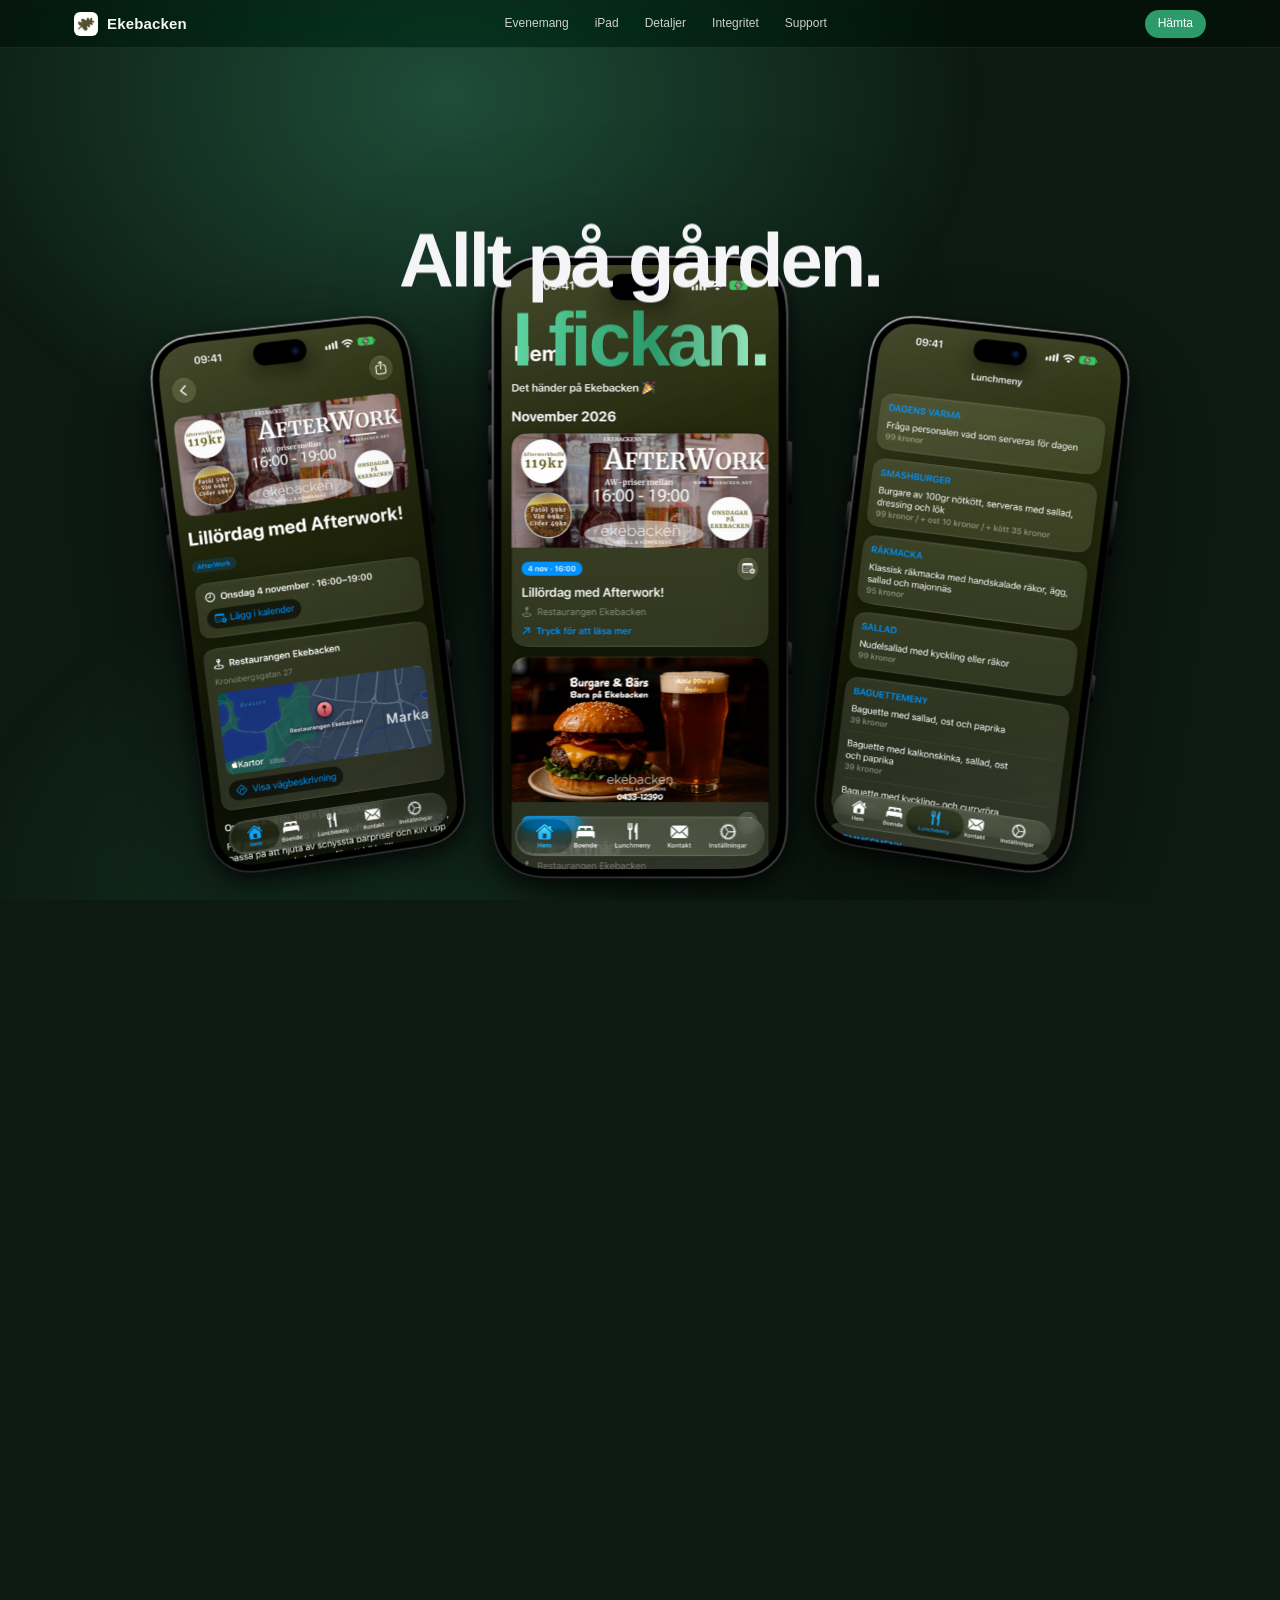
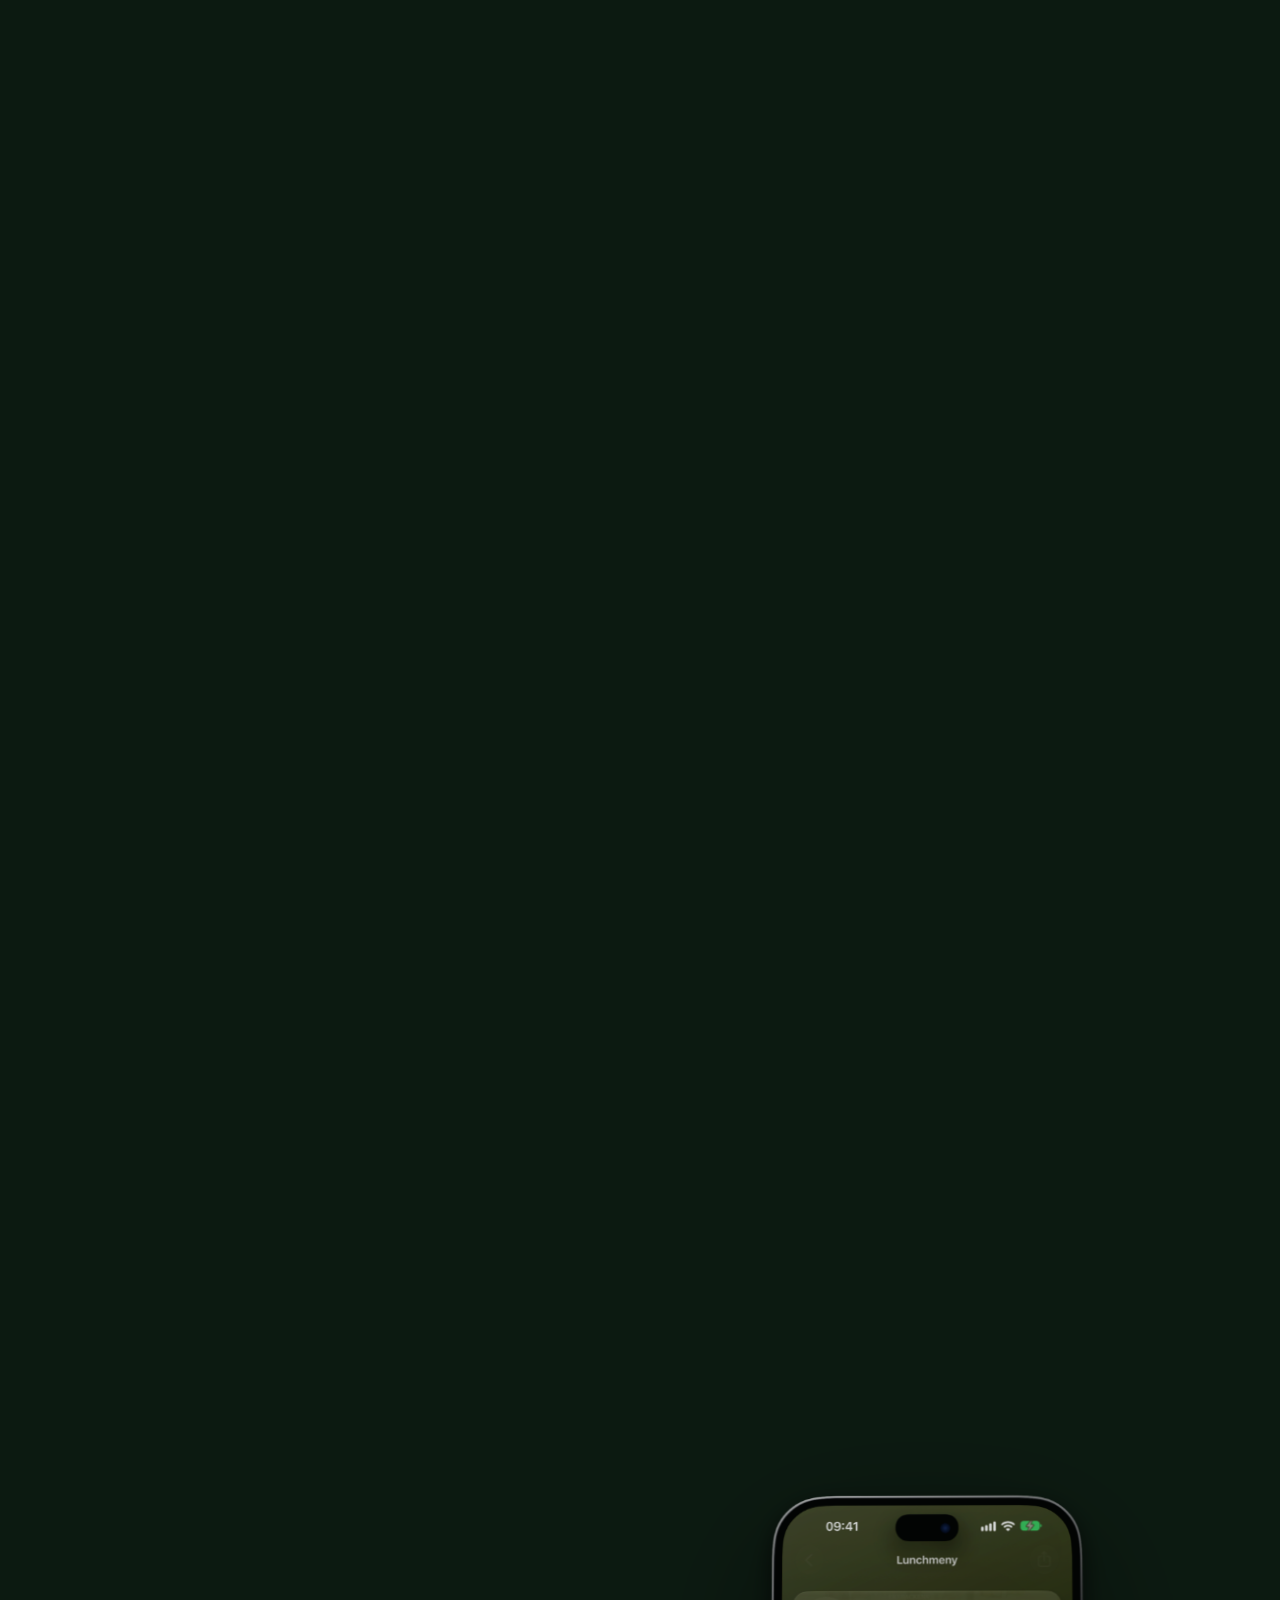
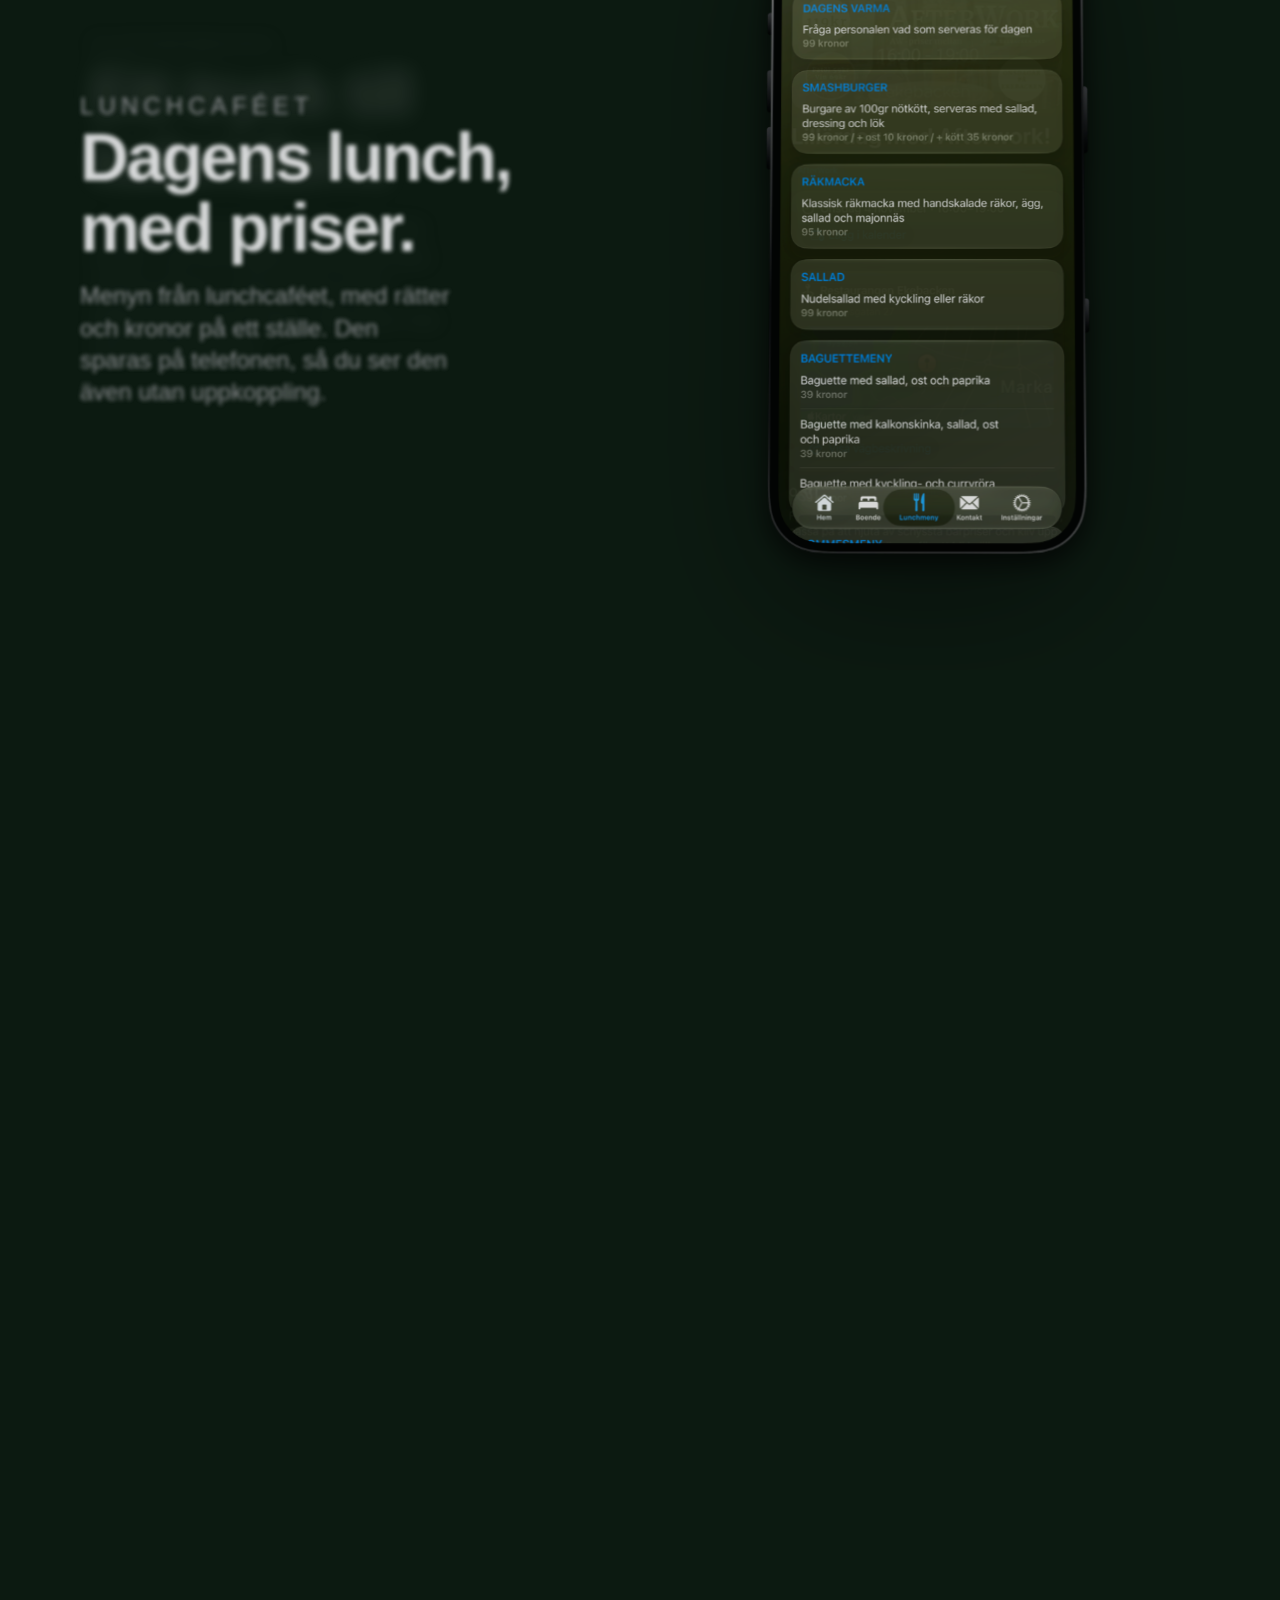
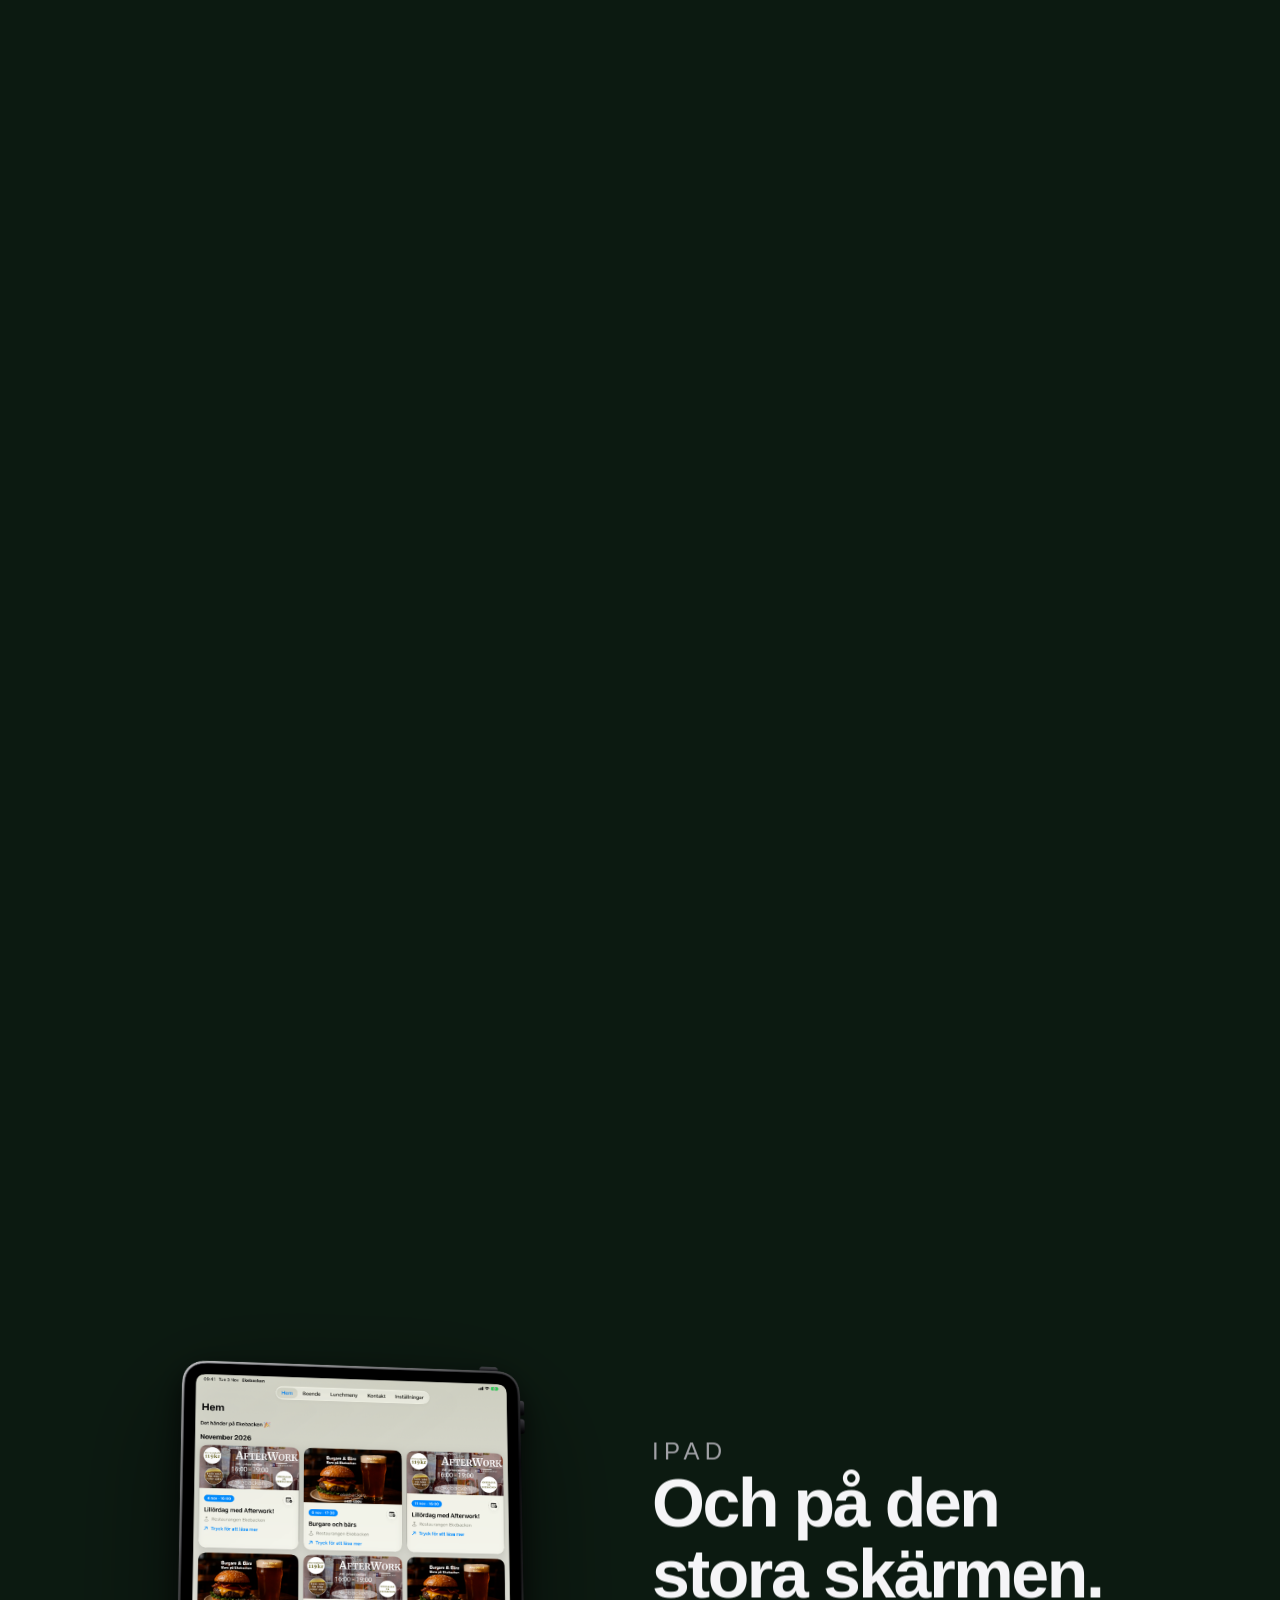
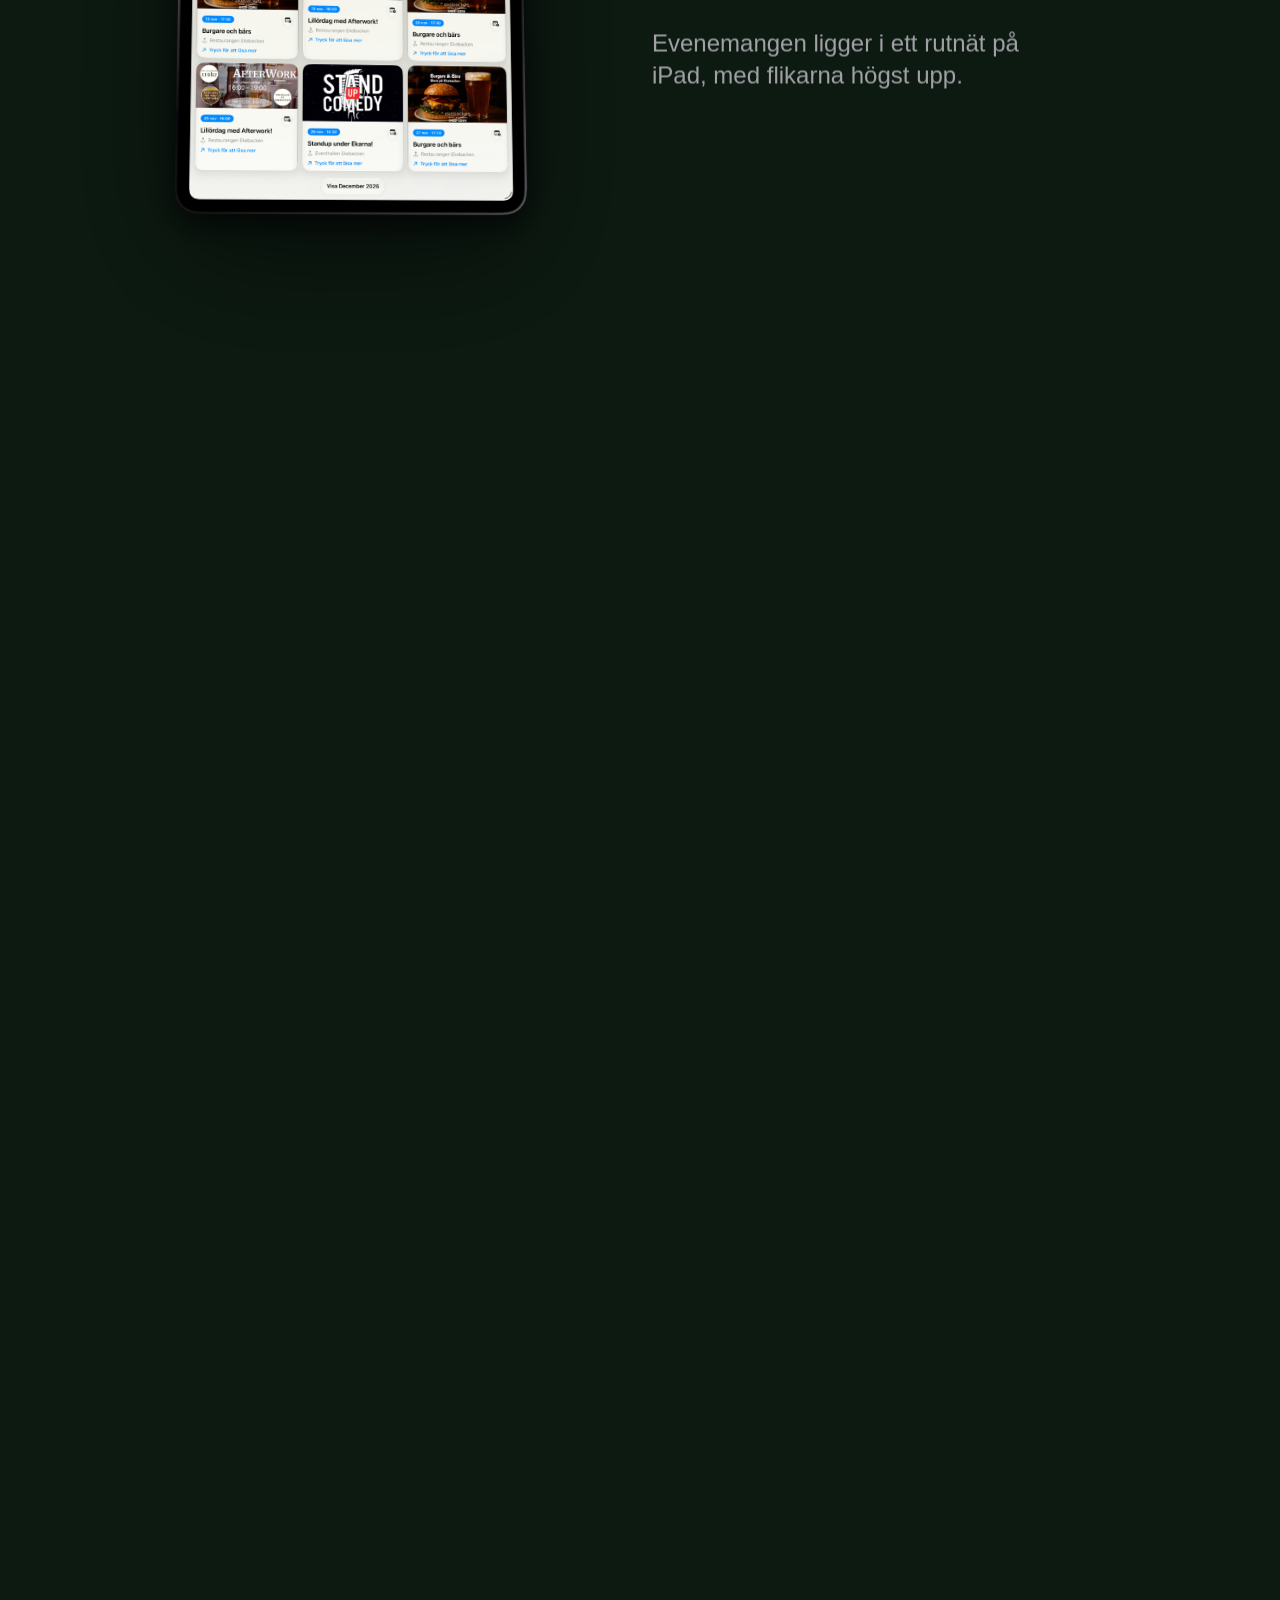
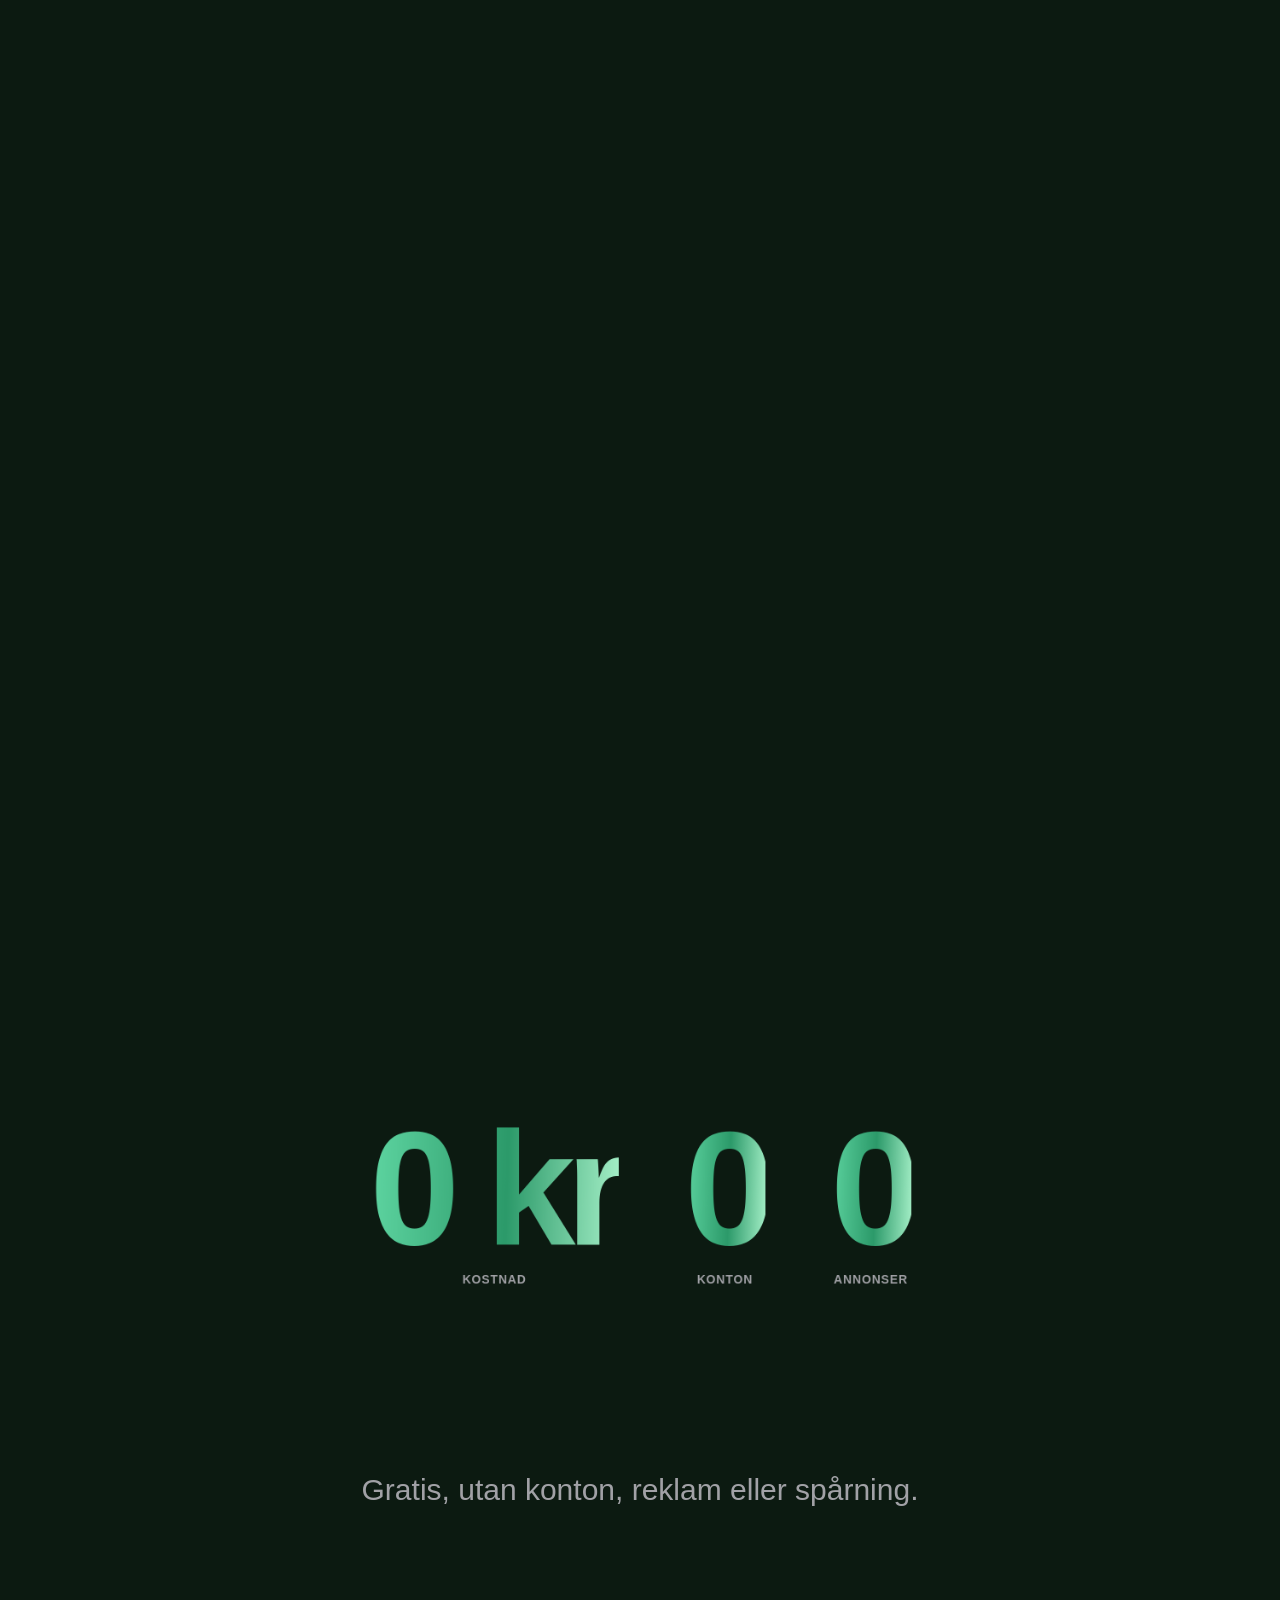
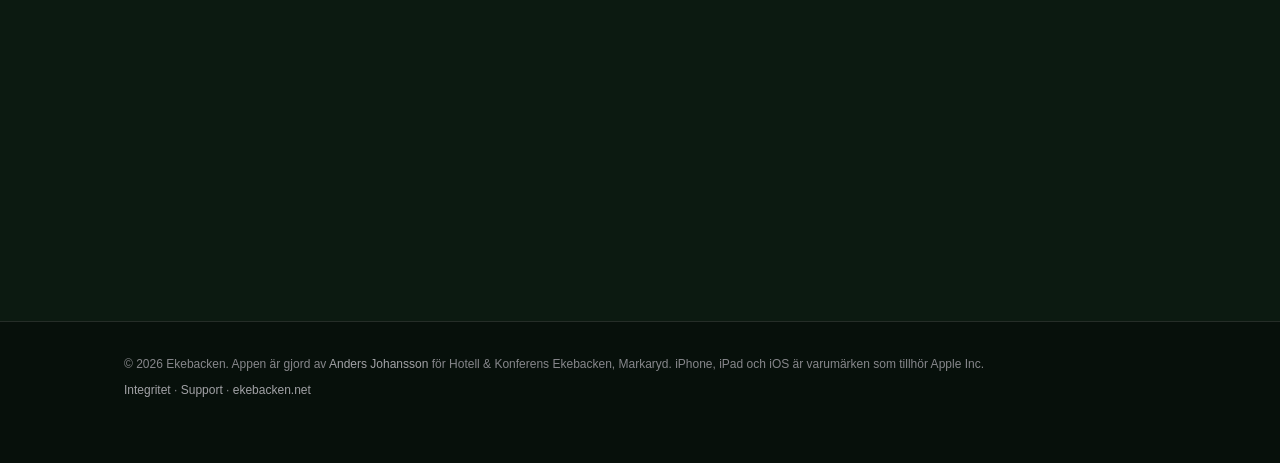
==== commit 4cf05a78: "Rebuild in the shared scroll-motion style: pinned stages, continuous colour, Framedevice mockups Co-" ====
--- a/index.html
+++ b/index.html
@@ -2,155 +2,105 @@
 <html lang="sv">
 <head>
   <meta charset="utf-8">
-  <meta name="viewport" content="width=device-width, initial-scale=1">
-  <title>Ekebacken – appen för Hotell &amp; Konferens i Markaryd</title>
+  <meta name="viewport" content="width=device-width, initial-scale=1, viewport-fit=cover">
+  <title>Ekebacken – appen för Hotell & Konferens i Markaryd</title>
   <meta name="description" content="Ekebackens app för iPhone och iPad: evenemang månad för månad, lunchmeny, rumsbokning och kontakt. Med widget och notiser om nya evenemang. Byggd för iOS 26.">
   <meta name="theme-color" content="#070a05">
   <link rel="icon" type="image/png" href="assets/favicon.png">
   <link rel="apple-touch-icon" href="assets/apple-touch-icon.png">
-  <meta property="og:title" content="Ekebacken – appen">
+  <meta property="og:title" content="Ekebacken">
   <meta property="og:description" content="Evenemang, lunch, rum och kontakt. Appen för Hotell &amp; Konferens Ekebacken i Markaryd.">
   <meta property="og:type" content="website">
   <meta property="og:url" content="https://idrewn.github.io/ekebacken-site/">
   <meta property="og:image" content="https://idrewn.github.io/ekebacken-site/assets/og.jpg">
-  <link rel="stylesheet" href="style.css">
+  <link rel="stylesheet" href="motion.css">
+  <link rel="stylesheet" href="theme.css">
 </head>
 <body>
-<header class="nav">
-  <div class="wrap">
-    <a class="brand" href="./"><img src="assets/icon.jpg" alt="" width="22" height="22" style="border-radius:5px">Ekebacken</a>
-    <ul>
-      <li><a href="#evenemang">Evenemang</a></li>
-      <li><a href="#lunch">Lunch</a></li>
-      <li><a href="#kontakt">Kontakt</a></li>
-      <li><a href="#detaljer">Detaljer</a></li>
-      <li><a href="support.html">Support</a></li>
-    </ul>
-    <a class="buy" href="https://apps.apple.com/se/app/ekebacken/id1541043155">Hämta</a>
-  </div>
-</header>
-
+<div class="ambient" aria-hidden="true"></div>
+<header class="nav"><div class="wrap">
+  <a class="brand" href="./"><img src="assets/icon.jpg" alt="" width="24" height="24">Ekebacken</a>
+  <ul><li><a href="#evenemang">Evenemang</a></li><li><a href="#ipad">iPad</a></li><li><a href="#details">Detaljer</a></li><li><a href="privacy.html">Integritet</a></li><li><a href="support.html">Support</a></li></ul>
+  <a class="buy" href="https://apps.apple.com/se/app/ekebacken/id1541043155">Hämta</a>
+</div></header>
 <main>
-  <div class="hero">
-    <div class="wrap">
+<section class="stage hero" id="top" style="--n:3.3" data-stage data-bg="#070a05" data-glow="95,214,162">
+  <div class="pin">
+    <div class="hero-copy" data-beat="-1,-0.5,0.2,0.46" data-travel="-110">
       <p class="eyebrow">Hotell &amp; Konferens &middot; Markaryd</p>
       <h1>Ekebacken.<br><span class="grad">Nära till hands.</span></h1>
       <p class="lead">Se vad som händer, kolla lunchmenyn, boka rum och hör av dig. Hotellets, restaurangens och konferensgårdens app, helt ny för iOS 26.</p>
-      <div class="cta">
-        <a class="pill fill" href="https://apps.apple.com/se/app/ekebacken/id1541043155">Hämta på App Store</a>
-        <a class="pill line" href="https://testflight.apple.com/join/n1Y09Ga0">Testa betan</a>
-      </div>
-      <div class="phones">
-        <img class="a" src="assets/phone-event.png" alt="Ett evenemang med karta och kalenderknapp" width="1100" height="1988">
-        <img class="b" src="assets/phone-home.png" alt="Hem: kommande evenemang" width="1100" height="1988">
-        <img class="c" src="assets/phone-lunch.png" alt="Lunchmenyn med priser" width="1100" height="1988">
-      </div>
+      <div class="cta"><a class="pill fill" href="https://apps.apple.com/se/app/ekebacken/id1541043155">Hämta på App Store</a><a class="pill line" href="https://testflight.apple.com/join/n1Y09Ga0">Testa betan</a></div>
     </div>
+    <p class="hero-tag" data-beat="0.42,0.62,2,3" data-travel="50">Allt på gården.<br><span class="grad">I fickan.</span></p>
+    <div class="fan"><div class="device" data-motion="fan" data-i="0" data-n="3"><img src="assets/phone-event.png" alt="Ett evenemang med karta och kalenderknapp" width="1306" height="2360" loading=eager></div><div class="device" data-motion="fan" data-i="1" data-n="3"><img src="assets/phone-home.png" alt="Hem: kommande evenemang" width="1306" height="2360"></div><div class="device" data-motion="fan" data-i="2" data-n="3"><img src="assets/phone-lunch.png" alt="Lunchmenyn med priser" width="1306" height="2360" loading=eager></div></div>
   </div>
-
-  <section id="evenemang">
-    <div class="wrap split">
-      <div class="shot reveal"><img src="assets/phone-home.png" alt="Hem med kommande evenemang som stora kort" loading="lazy" width="1100" height="1988"></div>
-      <div class="text reveal">
+</section>
+<section class="stage" id="evenemang" style="--n:5.05" data-stage data-bg="#0b140a" data-glow="95,214,162">
+  <i class="mark" aria-hidden="true" data-bg="#0b140a" data-glow="95,214,162" style="position:absolute;left:0;top:19.93%;width:1px;height:1px"></i>
+<i class="mark" aria-hidden="true" data-bg="#0d1a0f" data-glow="60,190,130" style="position:absolute;left:0;top:39.98%;width:1px;height:1px"></i>
+<i class="mark" aria-hidden="true" data-bg="#0b1a12" data-glow="80,200,160" style="position:absolute;left:0;top:60.02%;width:1px;height:1px"></i>
+<i class="mark" aria-hidden="true" data-bg="#0a150b" data-glow="95,214,162" style="position:absolute;left:0;top:80.07%;width:1px;height:1px"></i>
+  <div class="pin split">
+    <div class="copy"><div class="beat" data-beat="-1.000,-0.500,0.200,0.300">
         <p class="eyebrow">Hem</p>
         <h2>Se vad som händer.</h2>
         <p>Kommande evenemang månad för månad, som stora kort med bild, tid och plats. Öppna ett evenemang för beskrivning, pris, karta och knappar, till exempel &rdquo;Boka bord&rdquo;.</p>
-      </div>
-    </div>
-  </section>
-
-  <section class="light">
-    <div class="wrap split rev">
-      <div class="shot reveal"><img src="assets/phone-event.png" alt="Evenemangssida med lägg i kalender och karta" loading="lazy" width="1100" height="1988"></div>
-      <div class="text reveal">
+      </div><div class="beat" data-beat="0.200,0.300,0.450,0.550">
         <p class="eyebrow">Evenemang</p>
         <h2>Ett tryck till kalendern.</h2>
         <p>Lägg evenemanget i din kalender direkt, och få vägbeskrivning med Apple Kartor. Appen kan bara lägga till det du väljer, den kan inte läsa din kalender.</p>
-      </div>
-    </div>
-  </section>
-
-  <section id="lunch">
-    <div class="wrap split">
-      <div class="shot reveal"><img src="assets/phone-lunch.png" alt="Lunchmenyn med rätter och priser" loading="lazy" width="1100" height="1988"></div>
-      <div class="text reveal">
+      </div><div class="beat" data-beat="0.450,0.550,0.700,0.800">
         <p class="eyebrow">Lunchcaféet</p>
         <h2>Dagens lunch, med priser.</h2>
         <p>Menyn från lunchcaféet, med rätter och kronor på ett ställe. Den sparas på telefonen, så du ser den även utan uppkoppling.</p>
-      </div>
-    </div>
-  </section>
-
-  <section class="light" id="kontakt">
-    <div class="wrap split rev">
-      <div class="shot reveal"><img src="assets/phone-contact.png" alt="Kontaktformuläret" loading="lazy" width="1100" height="1988"></div>
-      <div class="text reveal">
+      </div><div class="beat" data-beat="0.700,0.800,2.000,3.000">
         <p class="eyebrow">Kontakt</p>
         <h2>Hör av dig.</h2>
         <p>Skriv till hotellet eller skicka en bordsförfrågan. Din egen e-postapp öppnas med ett färdigt meddelande, så inget lämnar telefonen förrän du skickar det. Fliken Boende tar dig rakt till rumsbokningen.</p>
-      </div>
-    </div>
-  </section>
-
-  <section>
-    <div class="wrap center">
-      <p class="eyebrow">iPad</p>
-      <h2>Och på den stora skärmen.</h2>
-      <p class="lead">Evenemangen ligger i ett rutnät på iPad, med fliken högst upp.</p>
-      <div class="ipad reveal"><img src="assets/ipad-home.png" alt="Ekebacken på iPad: evenemang i ett rutnät" loading="lazy" width="1300" height="1593"></div>
-    </div>
-  </section>
-
-  <div class="band">
-    <div class="wrap">
-      <h2>Byggd för iOS 26.</h2>
-      <p>Liquid Glass och Ekebackens gröna färger, även i mörkt läge. En helt ny app, byggd från grunden.</p>
-    </div>
+      </div></div>
+    <div class="devwrap"><div class="device" data-motion="sway"><img data-beat="-1.000,-0.500,0.190,0.310" src="assets/phone-home.png" alt="Hem med kommande evenemang" loading="lazy" width=1306 height=2360><img data-beat="0.190,0.310,0.440,0.560" src="assets/phone-event.png" alt="Ett evenemang med karta" loading="lazy" width=1306 height=2360><img data-beat="0.440,0.560,0.690,0.810" src="assets/phone-lunch.png" alt="Lunchmenyn" loading="lazy" width=1306 height=2360><img data-beat="0.690,0.810,2.000,3.000" src="assets/phone-contact.png" alt="Kontaktformuläret" loading="lazy" width=1306 height=2360></div></div>
   </div>
-
-  <section id="detaljer">
-    <div class="wrap center">
-      <p class="eyebrow">Detaljer</p>
-      <h2>Små saker som gör skillnad.</h2>
-      <div class="bento">
-        <div class="tile hero-tile"><span class="k">Widget</span><h3>Nästa evenemang på hemskärmen</h3><p>Lägg till widgeten och se vad som händer härnäst utan att öppna appen.</p></div>
-        <div class="tile"><span class="k">Notiser</span><h3>Nytt på gården</h3><p>Valfria notiser när nya evenemang läggs upp. Enkla att stänga av.</p></div>
-        <div class="tile"><span class="k">Offline</span><h3>Alltid till hands</h3><p>Senast hämtade evenemang och meny sparas på telefonen.</p></div>
-        <div class="tile"><span class="k">Boende</span><h3>Boka rum</h3><p>Hotellets bokningsmotor direkt i appen. Inga betalningar sker i appen.</p></div>
-        <div class="tile"><span class="k">Privat</span><h3>Inga konton</h3><p>Ingen reklam och ingen spårning. <a href="privacy.html">Läs om integritet</a>.</p></div>
-      </div>
-    </div>
-  </section>
-
-  <section class="light" id="hamta">
-    <div class="wrap center">
-      <img src="assets/icon.jpg" alt="Ekebacken, appikon" width="120" height="120" style="margin:0 auto 26px;border-radius:27px;box-shadow:0 14px 40px rgba(44,154,106,.35)">
-      <h2>Hämta Ekebacken.</h2>
-      <p class="lead">Gratis, på App Store. Krav: iPhone eller iPad med iOS 26 eller senare.</p>
-      <div class="cta">
-        <a class="pill fill" style="background:#2c9a6a;color:#fff" href="https://apps.apple.com/se/app/ekebacken/id1541043155">Hämta på App Store</a>
-        <a class="pill line" style="border-color:#2c9a6a;color:#2c7a4f" href="https://testflight.apple.com/join/n1Y09Ga0">Testa betan</a>
-      </div>
-      <p class="note" style="color:#6e6e73">Skärmbilderna visar innehåll från ekebacken.net.</p>
-    </div>
-  </section>
+</section>
+<section class="stage" id="ipad" style="--n:3.15" data-stage data-bg="#0c1509" data-glow="120,220,150">
+  <i class="mark" aria-hidden="true" data-bg="#0c1509" data-glow="120,220,150" style="position:absolute;left:0;top:32.94%;width:1px;height:1px"></i>
+<i class="mark" aria-hidden="true" data-bg="#0a1a10" data-glow="60,190,130" style="position:absolute;left:0;top:67.06%;width:1px;height:1px"></i>
+  <div class="pin split flip">
+    <div class="copy"><div class="beat" data-beat="-1.000,-0.500,0.450,0.550">
+        <p class="eyebrow">iPad</p>
+        <h2>Och på den stora skärmen.</h2>
+        <p>Evenemangen ligger i ett rutnät på iPad, med flikarna högst upp.</p>
+      </div><div class="beat" data-beat="0.450,0.550,2.000,3.000">
+        <p class="eyebrow">iPad</p>
+        <h2>Alla detaljer, större.</h2>
+        <p>Beskrivning, karta och kalenderknapp på ett och samma blad.</p>
+      </div></div>
+    <div class="devwrap"><div class="device wide plain" data-motion="wide" style="aspect-ratio:1306/1600"><img data-beat="-1.000,-0.500,0.440,0.560" src="assets/ipad-home.png" alt="Ekebacken på iPad: evenemang i ett rutnät" loading="lazy" width=1306 height=1600><img data-beat="0.440,0.560,2.000,3.000" src="assets/ipad-event.png" alt="Ett evenemang på iPad" loading="lazy" width=1306 height=1600></div></div>
+  </div>
+</section>
+<section class="stage numbers" style="--n:2.6" data-stage data-bg="#0a150a" data-glow="95,214,162">
+  <div class="pin"><div class="row" data-zoom><div><div class="n grad" data-count="0" data-pre="" data-suf=" kr">0</div><div class="l">kostnad</div></div><div><div class="n grad" data-count="0" data-pre="" data-suf="">0</div><div class="l">konton</div></div><div><div class="n grad" data-count="0" data-pre="" data-suf="">0</div><div class="l">annonser</div></div></div><p class="sentence">Gratis, utan konton, reklam eller spårning.</p></div>
+</section>
+<section class="block center" id="details" data-bg="#070a05" data-glow="95,214,162">
+  <div class="wrap">
+    <p class="eyebrow" data-reveal>Detaljer</p>
+    <h2 data-reveal>Små saker som gör skillnad.</h2>
+    
+    <div class="bento"><div class="tile w4 hot" data-reveal><span class="k">Widget</span><h3>Nästa evenemang på hemskärmen.</h3><p>Lägg till widgeten och se vad som händer härnäst utan att öppna appen.</p></div><div class="tile " data-reveal><span class="k">Notiser</span><h3>Nytt på gården.</h3><p>Valfria notiser när nya evenemang läggs upp. Enkla att stänga av.</p></div><div class="tile " data-reveal><span class="k">Offline</span><h3>Alltid till hands.</h3><p>Senast hämtade evenemang och meny sparas på telefonen.</p></div><div class="tile " data-reveal><span class="k">Boende</span><h3>Boka rum.</h3><p>Hotellets bokningsmotor direkt i appen. Inga betalningar sker i appen.</p></div><div class="tile " data-reveal><span class="k">Design</span><h3>Byggd för iOS 26.</h3><p>Liquid Glass och Ekebackens gröna färger, även i mörkt läge.</p></div><div class="tile w6" data-reveal><span class="k">Privat</span><h3>Inga konton.</h3><p>Ingen reklam och ingen spårning. <a href="privacy.html">Läs om integritet</a>.</p></div></div>
+  </div>
+</section>
+<section class="cta-block" id="get" data-bg="#070a05" data-glow="95,214,162">
+  <div class="wrap">
+    <img class="icon" src="assets/icon.jpg" alt="Ekebacken app icon" width="132" height="132" data-reveal>
+    <h2 data-reveal>Hämta Ekebacken.</h2>
+    <p class="lead" data-reveal>Gratis, på App Store. Krav: iPhone eller iPad med iOS 26 eller senare.</p>
+    <div class="cta" data-reveal><a class="pill fill" href="https://apps.apple.com/se/app/ekebacken/id1541043155">Hämta på App Store</a><a class="pill line" href="https://testflight.apple.com/join/n1Y09Ga0">Testa betan</a></div>
+    <p class="lead" style="font-size:14px;margin-top:22px" data-reveal>Skärmbilderna visar innehåll från ekebacken.net.</p>
+  </div>
+</section>
 </main>
-
-<footer>
-  <div class="wrap">
-    <p>&copy; 2026 Ekebacken. Appen är gjord av <a href="https://github.com/iDrewn">Anders Johansson</a> för Hotell &amp; Konferens Ekebacken, Markaryd. iPhone, iPad och iOS är varumärken som tillhör Apple Inc.</p>
-    <p><a href="privacy.html">Integritet</a> &middot; <a href="support.html">Support</a> &middot; <a href="https://ekebacken.net">ekebacken.net</a></p>
-  </div>
-</footer>
-<script>
-  (function () {
-    var els = document.querySelectorAll('.reveal');
-    if (!('IntersectionObserver' in window)) { els.forEach(function (e) { e.classList.add('in'); }); return; }
-    var io = new IntersectionObserver(function (entries) {
-      entries.forEach(function (en) { if (en.isIntersecting) { en.target.classList.add('in'); io.unobserve(en.target); } });
-    }, { threshold: 0.15 });
-    els.forEach(function (e) { io.observe(e); });
-  })();
-</script>
+<footer><div class="wrap"><p>&copy; 2026 Ekebacken. Appen är gjord av <a href="https://github.com/iDrewn">Anders Johansson</a> för Hotell &amp; Konferens Ekebacken, Markaryd. iPhone, iPad och iOS är varumärken som tillhör Apple Inc.</p>
+    <p><a href="privacy.html">Integritet</a> &middot; <a href="support.html">Support</a> &middot; <a href="https://ekebacken.net">ekebacken.net</a></p></div></footer>
+<script src="motion.js" defer></script>
 </body>
 </html>
--- a/motion.css
+++ b/motion.css
@@ -0,0 +1,156 @@
+/* Shared base for the app sites. Per-site colours come from :root variables in theme.css. */
+:root {
+  --accent: #2b6fd0; --accent2: #7ab7ff; --bg: #05080f; --glow: 43,111,208;
+  --fg: #f5f5f7; --muted: #a1a1a6; --line: rgba(255,255,255,.12); --card: rgba(255,255,255,.06);
+  --gx: 0; --gy: 0;
+  --sans: -apple-system, BlinkMacSystemFont, "SF Pro Display", "SF Pro Text", "Helvetica Neue", Helvetica, Arial, sans-serif;
+}
+* { box-sizing: border-box; }
+html { -webkit-text-size-adjust: 100%; scroll-behavior: smooth; background: var(--bg); }
+body { margin: 0; background: var(--bg); color: var(--fg); font: 17px/1.47 var(--sans); -webkit-font-smoothing: antialiased; overflow-x: hidden; }
+a { color: var(--accent2); text-decoration: none; }
+a:hover { text-decoration: underline; }
+img { max-width: 100%; display: block; }
+.wrap { max-width: 1080px; margin: 0 auto; padding: 0 24px; }
+
+/* A glow that drifts behind everything, so the page itself seems to move */
+.ambient { position: fixed; inset: 0; z-index: 0; pointer-events: none;
+  background:
+    radial-gradient(60vmax 44vmax at calc(50% + var(--gx) * 1%) calc(26% + var(--gy) * 1%), rgba(var(--glow), .30), transparent 70%),
+    radial-gradient(50vmax 40vmax at calc(18% - var(--gx) * .8%) calc(86% - var(--gy) * 1%), rgba(var(--glow), .14), transparent 70%); }
+main, footer { position: relative; z-index: 1; }
+
+/* Nav */
+.nav { position: fixed; top: 0; left: 0; right: 0; z-index: 50; height: 48px; background: rgba(0,0,0,.34); backdrop-filter: saturate(180%) blur(22px); -webkit-backdrop-filter: saturate(180%) blur(22px); border-bottom: 1px solid rgba(255,255,255,.07); }
+.nav .wrap { height: 48px; display: flex; align-items: center; justify-content: space-between; gap: 18px; max-width: 1180px; }
+.brand { display: flex; align-items: center; gap: 9px; color: var(--fg); font-weight: 600; font-size: 15px; letter-spacing: .01em; }
+.brand:hover { text-decoration: none; }
+.brand img { width: 24px; height: 24px; border-radius: 6px; }
+.nav ul { display: flex; gap: 26px; list-style: none; margin: 0; padding: 0; font-size: 12px; }
+.nav ul a { color: rgba(245,245,247,.82); }
+.nav ul a:hover { color: #fff; text-decoration: none; }
+.buy { font-size: 12px; background: var(--accent); color: #fff; padding: 5px 13px; border-radius: 99px; font-weight: 500; }
+.buy:hover { text-decoration: none; filter: brightness(1.12); }
+@media (max-width: 760px) { .nav ul { display: none; } }
+
+/* Type */
+.eyebrow { font-size: 13px; font-weight: 700; letter-spacing: .22em; text-transform: uppercase; color: var(--accent2); margin: 0 0 14px; }
+h1, h2, h3 { font-family: var(--sans); letter-spacing: -.035em; margin: 0; }
+h1 { font-size: clamp(46px, 10vw, 112px); line-height: 1; font-weight: 800; }
+h2 { font-size: clamp(34px, 5.6vw, 68px); line-height: 1.04; font-weight: 800; }
+h3 { font-size: 24px; line-height: 1.15; font-weight: 700; letter-spacing: -.02em; }
+.grad { background: linear-gradient(92deg, var(--accent2), var(--accent) 55%, var(--accent3, var(--accent))); -webkit-background-clip: text; background-clip: text; color: transparent; }
+.lead { font-size: clamp(19px, 2.3vw, 28px); line-height: 1.28; color: var(--muted); font-weight: 500; margin: 22px 0 0; max-width: 34ch; }
+.cta { display: flex; gap: 12px; flex-wrap: wrap; margin-top: 30px; }
+.pill { display: inline-block; padding: 12px 24px; border-radius: 99px; font-size: 17px; font-weight: 500; }
+.pill:hover { text-decoration: none; filter: brightness(1.12); }
+.pill.fill { background: var(--accent); color: #fff; }
+.pill.line { border: 1px solid var(--accent2); color: var(--accent2); }
+.pill.off { background: rgba(255,255,255,.1); color: var(--muted); cursor: default; }
+
+/* ---- Pinned stages: the content moves while the screen stays ---- */
+.stage { position: relative; height: calc(var(--n, 4) * 100vh); height: calc(var(--n, 4) * 100svh); }
+.pin { position: sticky; top: 0; height: 100vh; height: 100svh; overflow: hidden; }
+.pin.split { display: grid; grid-template-columns: 1fr 1fr; align-items: center; max-width: 1180px; margin: 0 auto; padding: 0 28px; gap: 24px; }
+.pin.split.flip .copy { order: 2; }
+.copy { position: relative; height: 56vh; height: 56svh; }
+.beat { position: absolute; inset: 0; display: flex; flex-direction: column; justify-content: center; opacity: var(--v, 1);
+  transform: translate3d(0, calc(var(--ty, 0) * 1px), 0) scale(calc(.95 + .05 * var(--v, 1))); filter: blur(calc((1 - var(--v, 1)) * 14px)); will-change: opacity, transform, filter; }
+.beat p { font-size: clamp(18px, 2vw, 24px); line-height: 1.34; color: var(--muted); font-weight: 500; margin: 18px 0 0; max-width: 28ch; }
+.beat h2 { max-width: 12ch; }
+.devwrap { position: relative; height: 86vh; height: 86svh; display: flex; align-items: center; justify-content: center; perspective: 1700px; }
+.device { position: relative; height: 100%; aspect-ratio: 1306 / 2360; will-change: transform; transform-style: preserve-3d; filter: drop-shadow(0 40px 70px rgba(0,0,0,.5)); }
+.device img { position: absolute; inset: 0; width: 100%; height: 100%; object-fit: contain; opacity: var(--v, 1); will-change: opacity; }
+.device.wide { aspect-ratio: auto; height: auto; width: min(100%, 640px); }
+.device.wide img { position: relative; border-radius: 22px; opacity: 1; box-shadow: 0 0 0 1px rgba(255,255,255,.1); }
+.device.wide.plain img { border-radius: 0; box-shadow: none; }
+.device.wide img + img { position: absolute; inset: 0; height: 100%; opacity: var(--v, 0); }
+
+/* Hero */
+.hero .pin { display: grid; place-items: center; }
+.hero-copy { position: absolute; left: 0; right: 0; top: 0; bottom: 0; display: flex; flex-direction: column; align-items: center; justify-content: center; text-align: center; padding: 0 24px;
+  opacity: var(--v, 1); transform: translate3d(0, calc(var(--ty, 0) * 1px), 0) scale(calc(.92 + .08 * var(--v, 1))); filter: blur(calc((1 - var(--v, 1)) * 16px)); }
+.hero-copy .lead { margin-left: auto; margin-right: auto; max-width: 30ch; }
+.hero-copy .cta { justify-content: center; }
+.hero-tag { position: absolute; left: 0; right: 0; top: 13vh; top: 13svh; padding: 0 24px; text-align: center; font-size: clamp(32px, 7.4vw, 76px); font-weight: 800; letter-spacing: -.04em; line-height: 1.04; opacity: var(--v, 1); transform: translate3d(0, calc(var(--ty, 0) * 1px), 0) scale(calc(.94 + .06 * var(--v, 1))); filter: blur(calc((1 - var(--v, 1)) * 14px)); z-index: 2; }
+.fan { position: absolute; inset: 0; display: grid; place-items: end center; perspective: 1700px; }
+.fan .device { grid-area: 1 / 1; height: min(78svh, 112vw * 1.1); margin-bottom: -2svh; }
+.fan.low .device { margin-bottom: -14svh; }
+
+/* Big numbers */
+.numbers .pin { display: grid; place-items: center; text-align: center; }
+.numbers .row { display: flex; gap: clamp(20px, 6vw, 90px); justify-content: center; flex-wrap: wrap; will-change: transform, opacity; }
+.numbers .n { font-size: clamp(68px, 15vw, 190px); font-weight: 800; letter-spacing: -.06em; line-height: .95; }
+.numbers .l { color: var(--muted); font-weight: 600; letter-spacing: .06em; text-transform: uppercase; font-size: 14px; margin-top: 6px; }
+.numbers .sentence { position: absolute; left: 0; right: 0; bottom: 12vh; text-align: center; font-size: clamp(19px, 2.4vw, 30px); color: var(--muted); font-weight: 500; padding: 0 24px; }
+
+/* Reveal blocks, driven continuously by position */
+[data-reveal] { opacity: var(--r, 1); transform: translate3d(0, calc((1 - var(--r, 1)) * 70px), 0) scale(calc(.93 + .07 * var(--r, 1))); filter: blur(calc((1 - var(--r, 1)) * 8px)); will-change: opacity, transform; }
+section.block { padding: 18vh 0; position: relative; }
+.center { text-align: center; }
+.center .lead { margin-left: auto; margin-right: auto; }
+.bento { display: grid; grid-template-columns: repeat(6, 1fr); gap: 16px; margin-top: 56px; }
+.tile { grid-column: span 2; background: var(--card); border: 1px solid var(--line); border-radius: 30px; padding: 32px; min-height: 230px; text-align: left; backdrop-filter: blur(14px); -webkit-backdrop-filter: blur(14px); }
+.tile.w3 { grid-column: span 3; } .tile.w4 { grid-column: span 4; } .tile.w6 { grid-column: span 6; }
+.tile .k { display: block; font-size: 12px; font-weight: 700; letter-spacing: .2em; text-transform: uppercase; color: var(--accent2); margin-bottom: 14px; }
+.tile h3 { margin-bottom: 10px; }
+.tile p { margin: 0; color: var(--muted); font-size: 17px; }
+.tile.hot { background: linear-gradient(135deg, rgba(var(--glow), .42), rgba(var(--glow), .08)); }
+@media (max-width: 860px) { .bento { grid-template-columns: 1fr; } .tile, .tile.w3, .tile.w4, .tile.w6 { grid-column: auto; } }
+
+/* Horizontal track: vertical scroll becomes sideways motion */
+.hstage .pin { display: flex; align-items: center; }
+.track { display: flex; gap: 22px; padding: 0 22px; will-change: transform; }
+.track .card { flex: 0 0 auto; width: min(78vw, 420px); background: var(--card); border: 1px solid var(--line); border-radius: 32px; padding: 30px; min-height: 52vh; display: flex; flex-direction: column; justify-content: space-between; }
+.track .card h3 { font-size: 30px; }
+.track .card p { color: var(--muted); }
+
+/* Call to action */
+.cta-block { text-align: center; padding: 22vh 0 18vh; }
+.cta-block .icon { width: 132px; height: 132px; border-radius: 30px; margin: 0 auto 30px; box-shadow: 0 20px 60px rgba(var(--glow), .5); }
+.cta-block .cta { justify-content: center; }
+.cta-block .lead { margin-left: auto; margin-right: auto; }
+
+/* Doc pages */
+.doc { max-width: 740px; margin: 0 auto; padding: 120px 22px 90px; position: relative; z-index: 1; }
+.doc h1 { font-size: clamp(36px, 6vw, 56px); }
+.doc h2 { font-size: 24px; margin-top: 40px; letter-spacing: -.02em; }
+.doc p, .doc li { color: var(--muted); font-size: 18px; }
+.doc ul { padding-left: 20px; }
+.doc strong { color: var(--fg); }
+.doc details { background: var(--card); border: 1px solid var(--line); border-radius: 16px; padding: 14px 18px; margin: 12px 0; }
+.doc summary { cursor: pointer; font-weight: 600; color: var(--fg); }
+.doc code { color: var(--fg); }
+.doc table { border-collapse: collapse; width: 100%; font-size: 15px; } .doc td, .doc th { border-bottom: 1px solid var(--line); padding: 8px 6px; text-align: left; color: var(--muted); }
+
+footer { border-top: 1px solid var(--line); padding: 34px 0 56px; color: #86868b; font-size: 12px; background: rgba(0,0,0,.35); }
+footer p { margin: 0 0 8px; max-width: 900px; } footer a { color: #a1a1a6; }
+
+/* Mobile layout: the device on top, the words under it */
+@media (max-width: 820px) {
+  .pin.split { grid-template-columns: 1fr; grid-template-rows: 58svh 1fr; padding: 54px 22px 0; gap: 0; align-items: start; }
+  .pin.split .copy, .pin.split.flip .copy { order: 2; height: 34svh; align-self: start; text-align: center; }
+  .pin.split .devwrap { order: 1; height: 56svh; }
+  .beat { align-items: center; justify-content: flex-start; padding-top: 6px; }
+  .beat h2 { font-size: clamp(28px, 8.4vw, 40px); max-width: 14ch; }
+  .beat p { font-size: 17px; max-width: 30ch; margin-top: 12px; }
+  .fan .device { height: 62svh; }
+}
+
+/* No JS or reduced motion: a calm, stacked layout with nothing pinned */
+:is(html:not(.js), html.reduced) .stage { height: auto; }
+:is(html:not(.js), html.reduced) .pin { position: static; height: auto; overflow: visible; padding: 56px 0; }
+:is(html:not(.js), html.reduced) .copy { height: auto; display: flex; flex-direction: column; gap: 36px; }
+:is(html:not(.js), html.reduced) .beat, :is(html:not(.js), html.reduced) .hero-copy { position: static; opacity: 1; transform: none; filter: none; }
+:is(html:not(.js), html.reduced) .hero-copy { padding: 60px 24px; }
+:is(html:not(.js), html.reduced) .hero-tag { position: static; opacity: 1; transform: none; filter: none; padding: 20px 24px; }
+:is(html:not(.js), html.reduced) .devwrap { height: auto; flex-wrap: wrap; gap: 18px; }
+:is(html:not(.js), html.reduced) .device { height: 62vh; transform: none !important; }
+:is(html:not(.js), html.reduced) .device img { position: relative; opacity: 1; }
+:is(html:not(.js), html.reduced) .fan { position: static; flex-wrap: wrap; gap: 14px; }
+:is(html:not(.js), html.reduced) .fan .device { height: 52vh; margin: 0; }
+:is(html:not(.js), html.reduced) [data-reveal] { opacity: 1; transform: none; filter: none; }
+:is(html:not(.js), html.reduced) .numbers .pin { padding: 80px 0; }
+:is(html:not(.js), html.reduced) .numbers .sentence { position: static; margin-top: 30px; }
+:is(html:not(.js), html.reduced) .track { flex-wrap: wrap; }
+:is(html:not(.js), html.reduced) .hstage .pin { display: block; }
--- a/theme.css
+++ b/theme.css
@@ -0,0 +1,2 @@
+:root { --accent: #2c9a6a; --accent2: #5fd6a2; --accent3: #a6f0c8; --bg: #070a05; --glow: 95,214,162; }
+
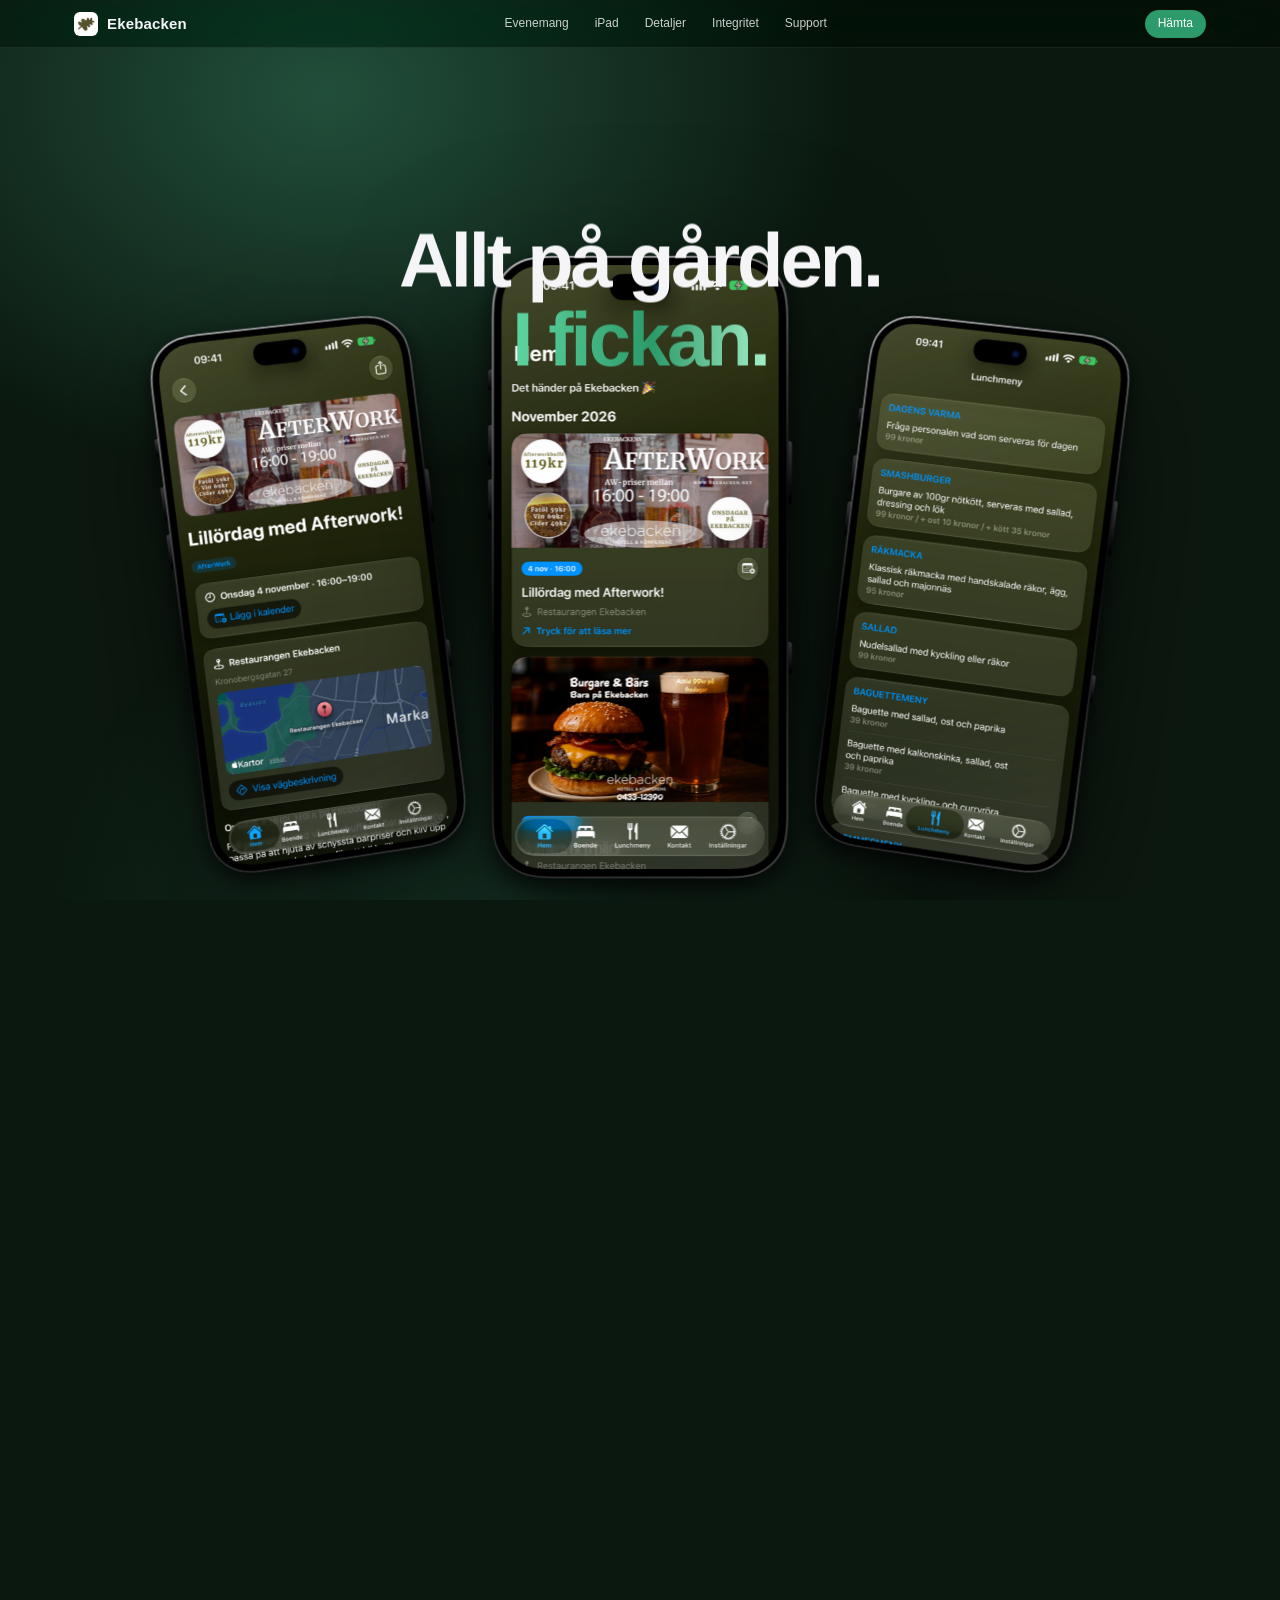
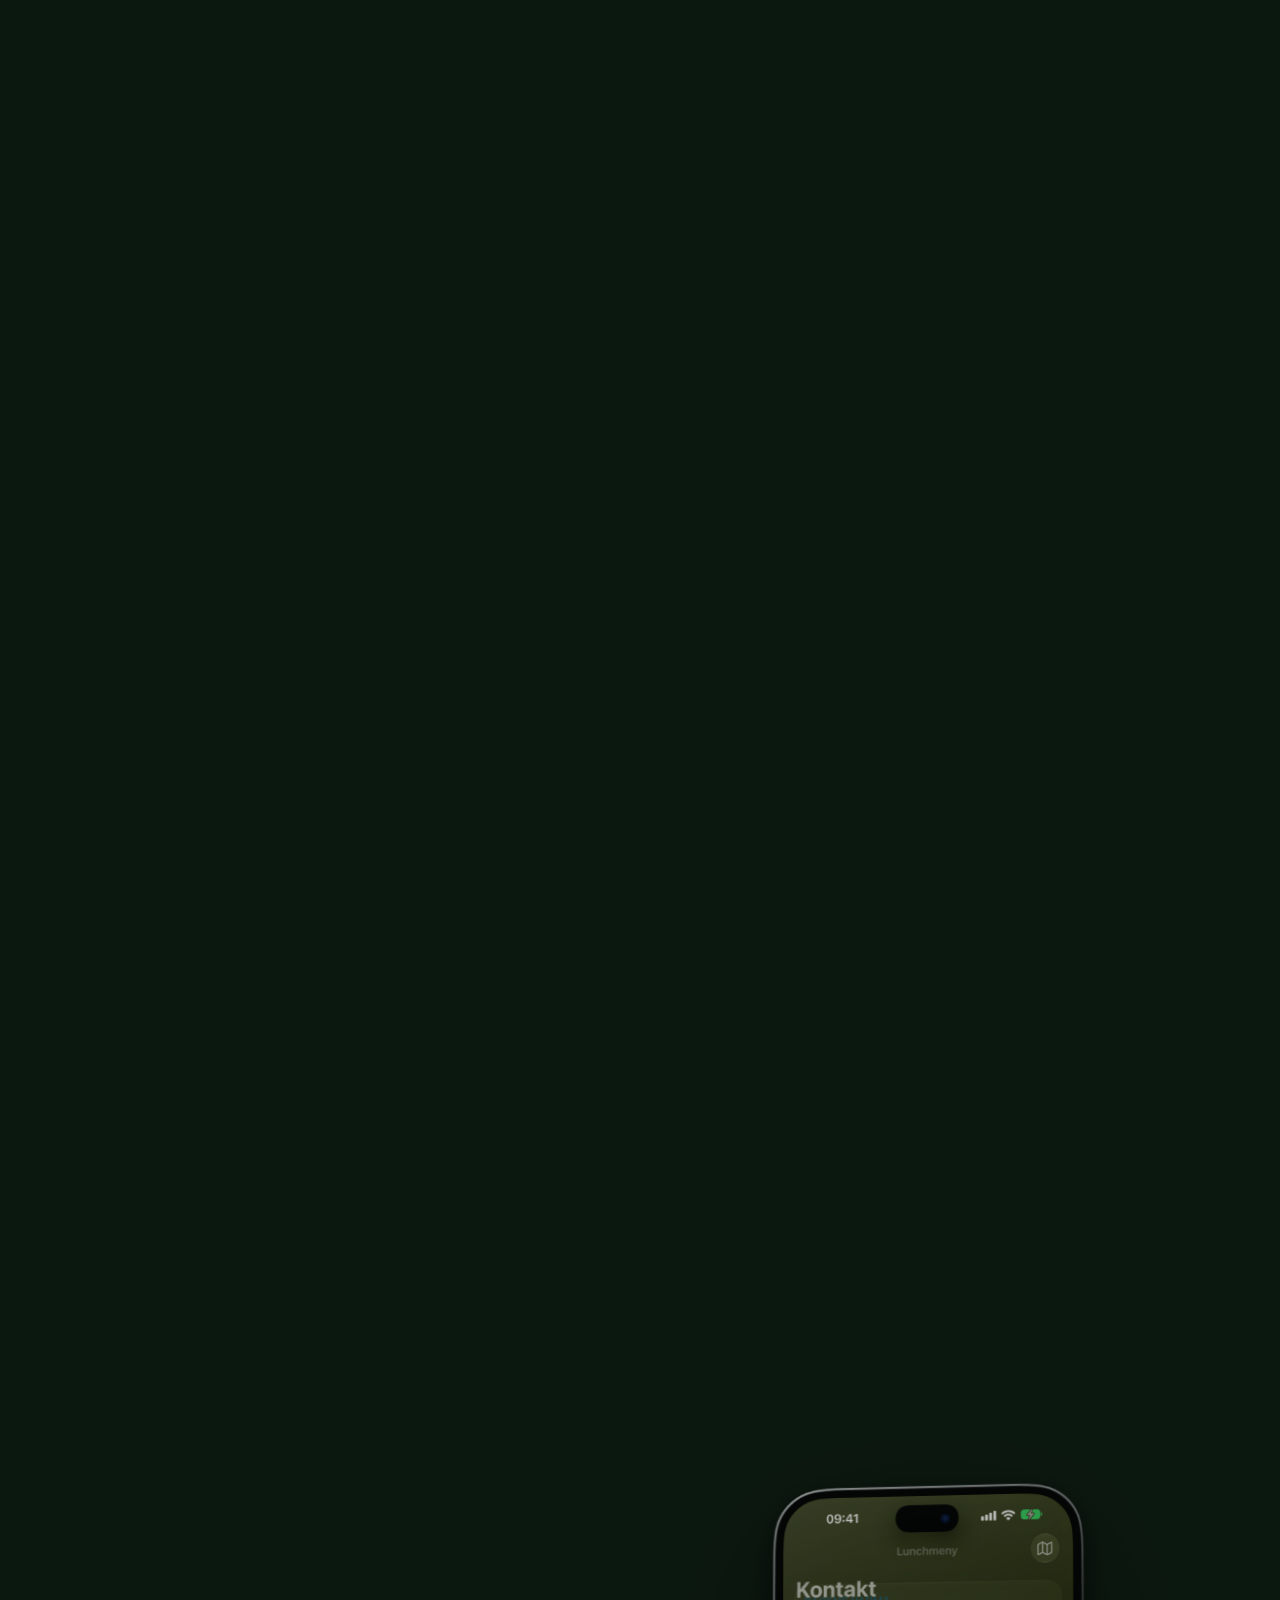
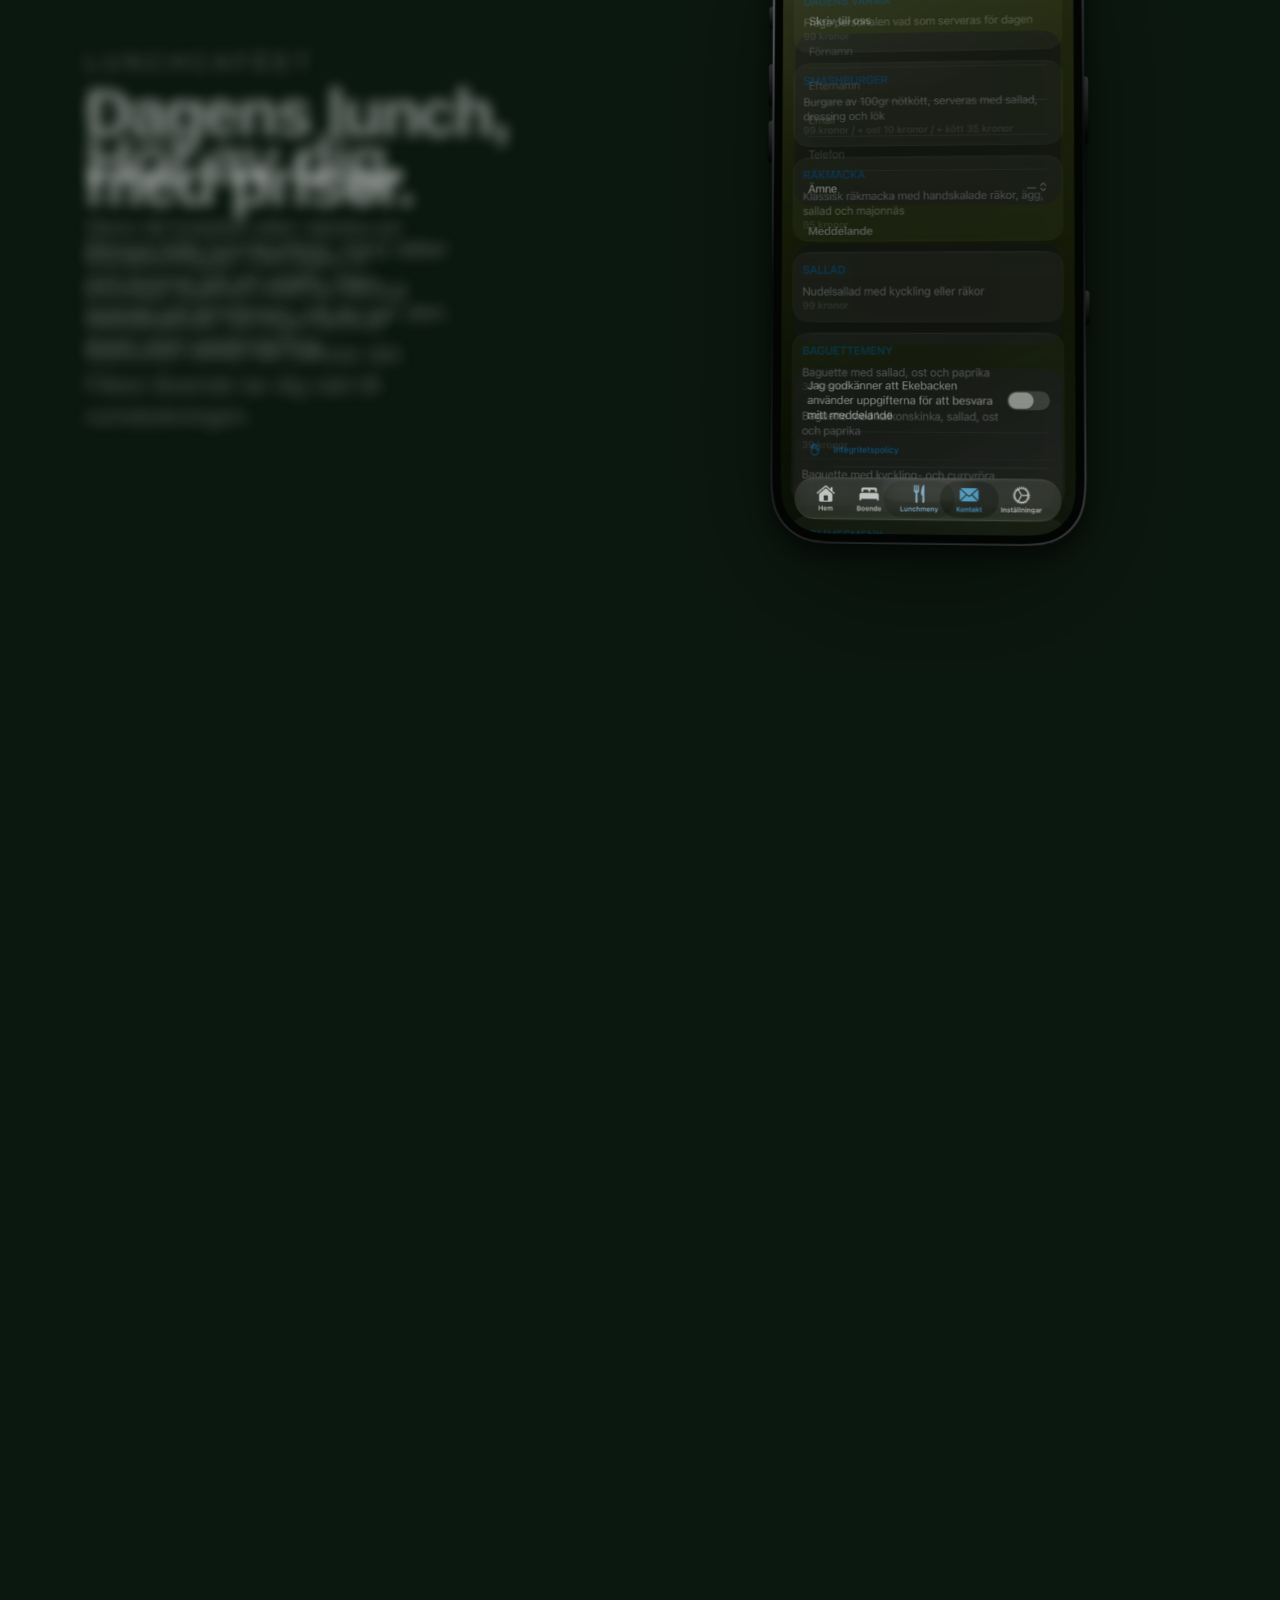
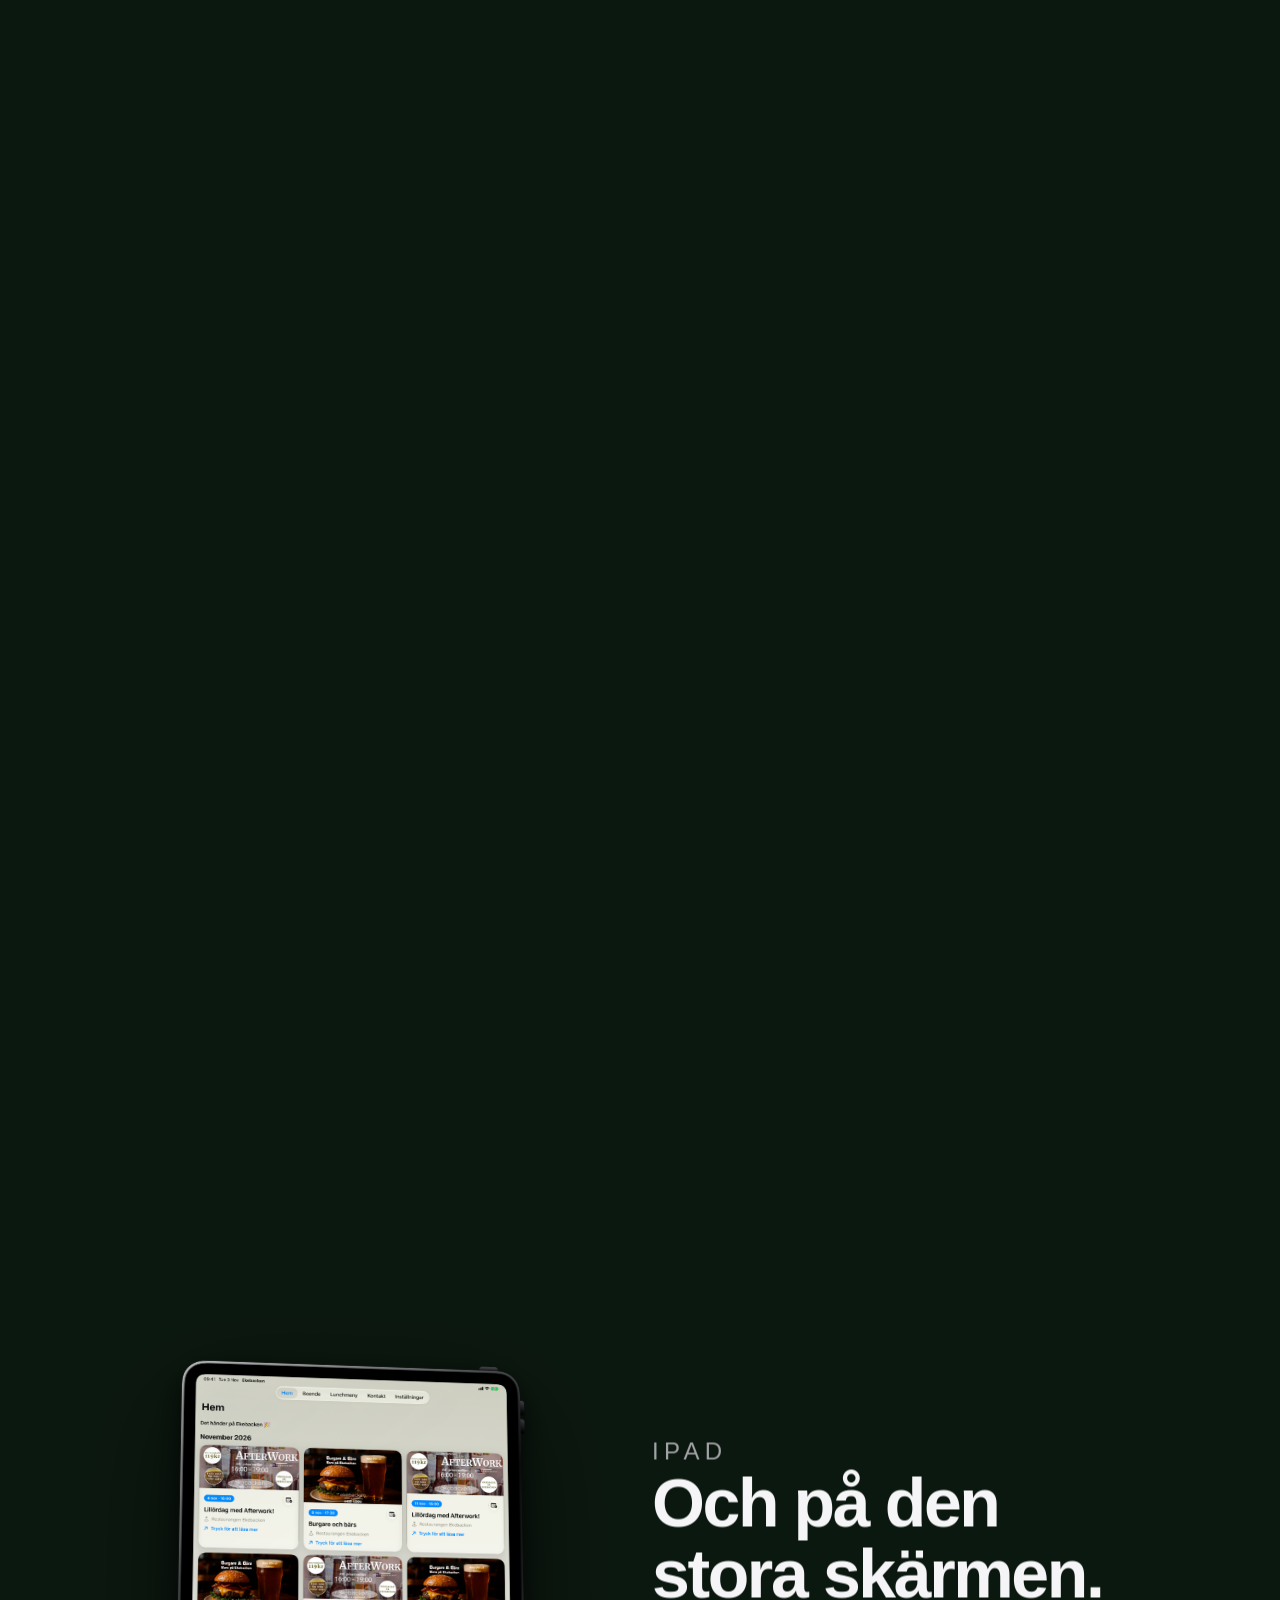
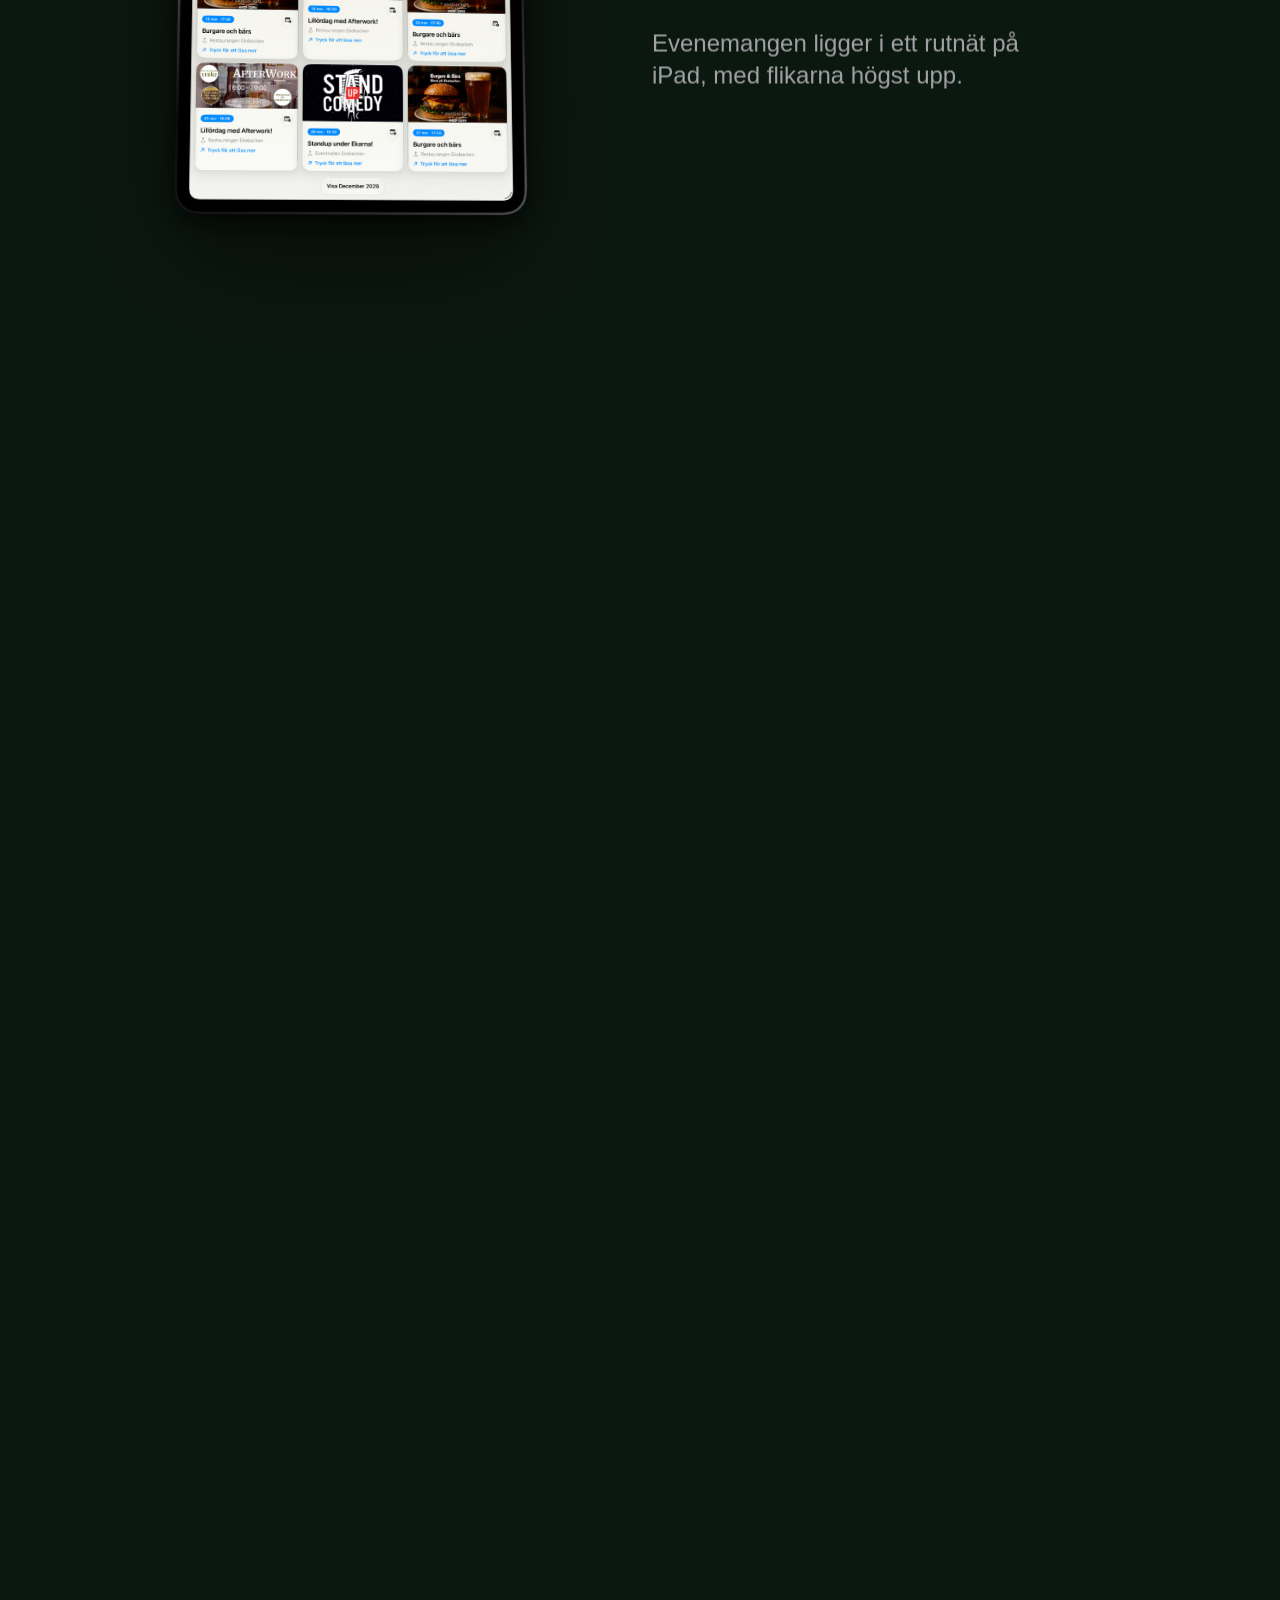
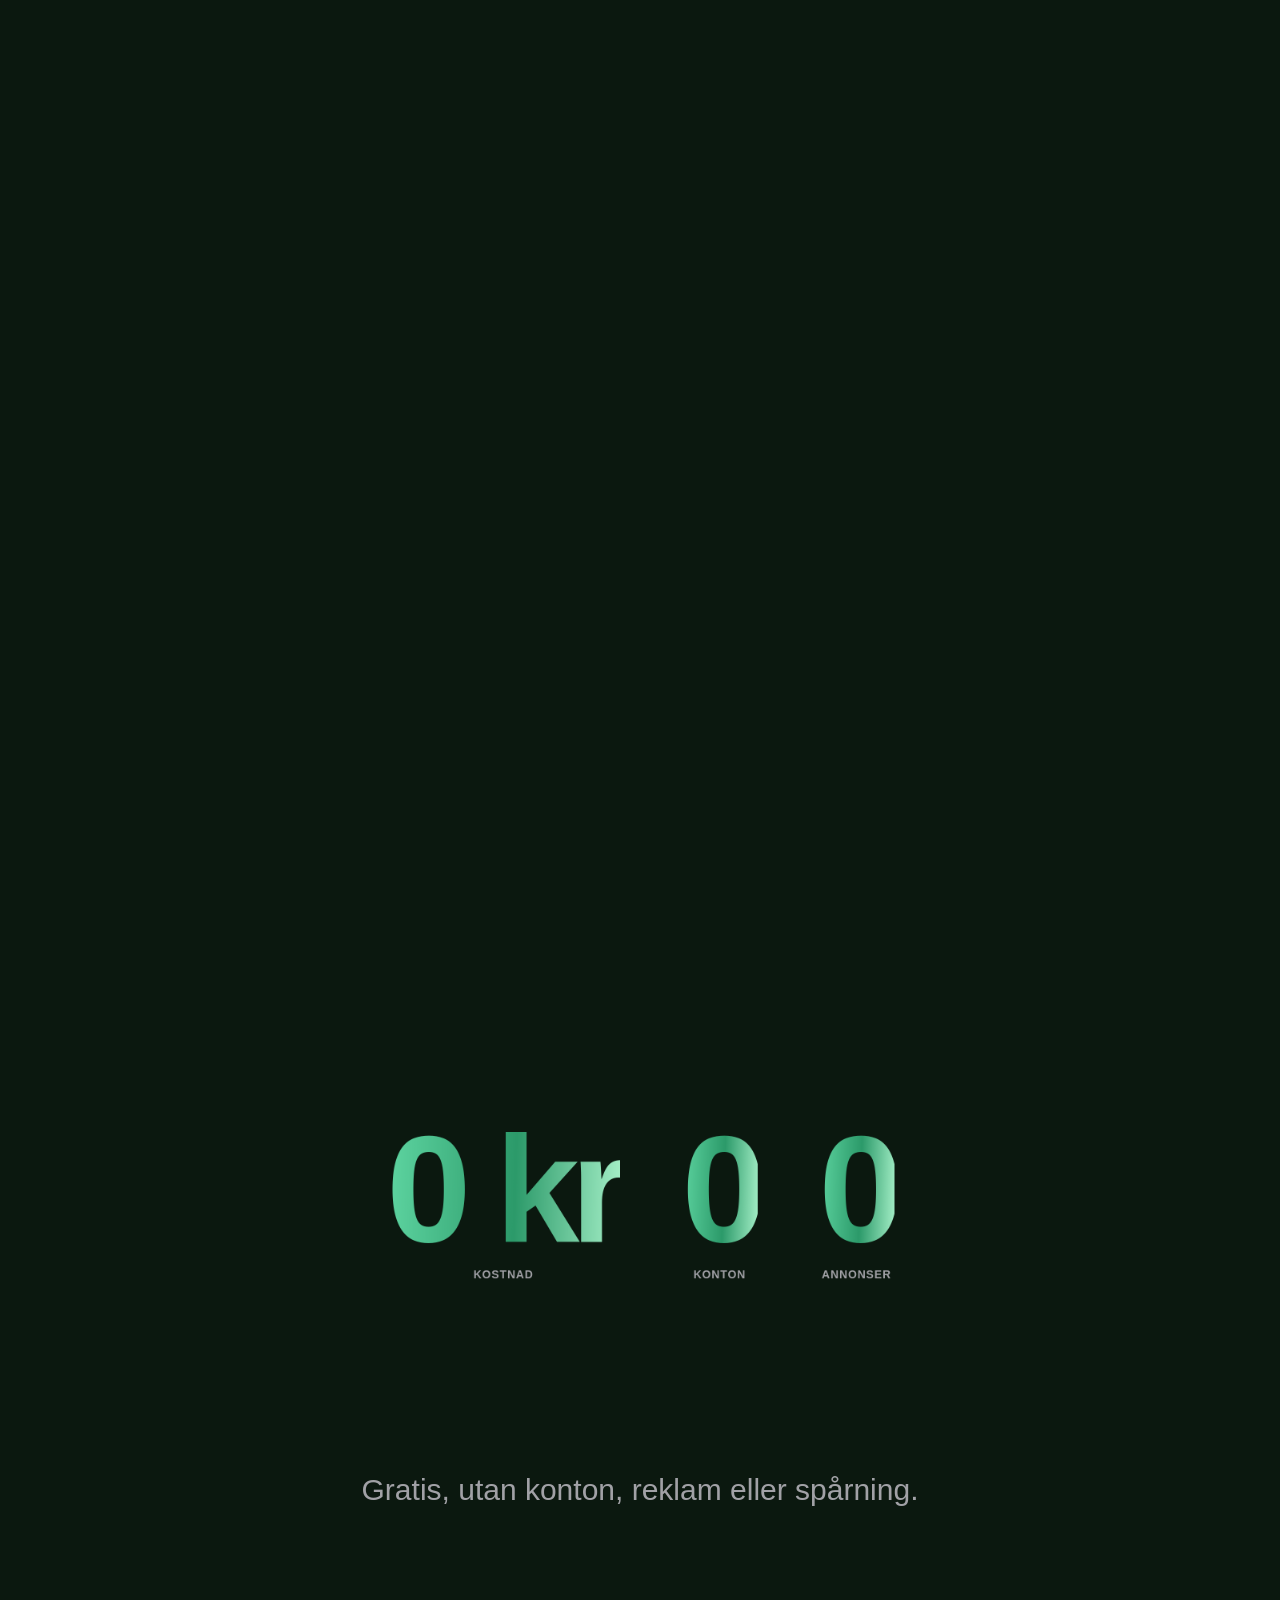
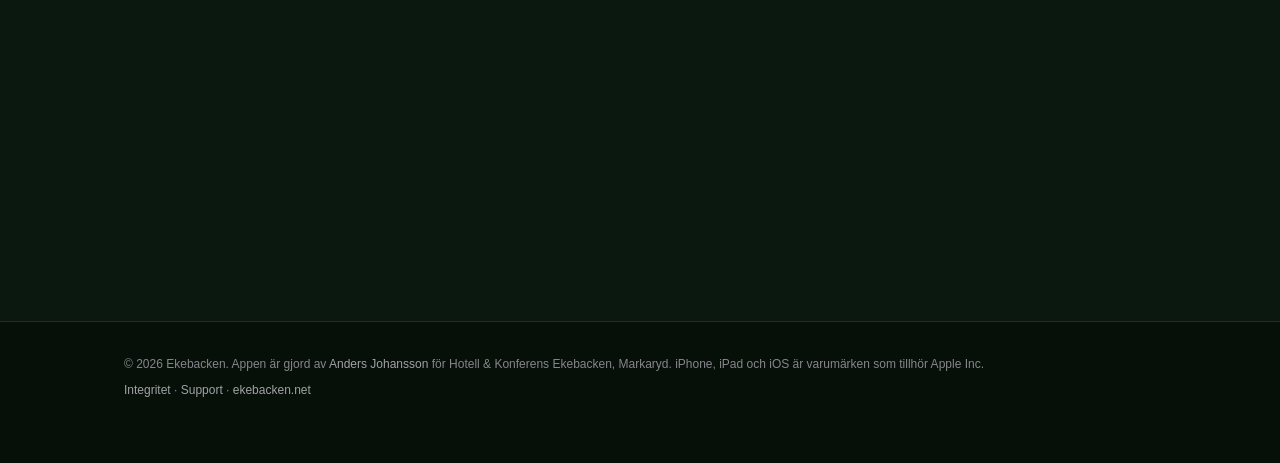
==== commit c56a768f: "Fix escaped middots in eyebrows and wide-image crossfade; 16:9 Duo mockup for Framedevice Co-Authore" ====
--- a/index.html
+++ b/index.html
@@ -33,7 +33,7 @@
       <div class="cta"><a class="pill fill" href="https://apps.apple.com/se/app/ekebacken/id1541043155">Hämta på App Store</a><a class="pill line" href="https://testflight.apple.com/join/n1Y09Ga0">Testa betan</a></div>
     </div>
     <p class="hero-tag" data-beat="0.42,0.62,2,3" data-travel="50">Allt på gården.<br><span class="grad">I fickan.</span></p>
-    <div class="fan"><div class="device" data-motion="fan" data-i="0" data-n="3"><img src="assets/phone-event.png" alt="Ett evenemang med karta och kalenderknapp" width="1306" height="2360" loading=eager></div><div class="device" data-motion="fan" data-i="1" data-n="3"><img src="assets/phone-home.png" alt="Hem: kommande evenemang" width="1306" height="2360"></div><div class="device" data-motion="fan" data-i="2" data-n="3"><img src="assets/phone-lunch.png" alt="Lunchmenyn med priser" width="1306" height="2360" loading=eager></div></div>
+    <div class="fan"><div class="device" data-motion="fan" data-i="0" data-n="3"><img src="assets/phone-event.png" alt="Ett evenemang med karta och kalenderknapp" width="1306" height="2360"></div><div class="device" data-motion="fan" data-i="1" data-n="3"><img src="assets/phone-home.png" alt="Hem: kommande evenemang" width="1306" height="2360"></div><div class="device" data-motion="fan" data-i="2" data-n="3"><img src="assets/phone-lunch.png" alt="Lunchmenyn med priser" width="1306" height="2360"></div></div>
   </div>
 </section>
 <section class="stage" id="evenemang" style="--n:5.05" data-stage data-bg="#0b140a" data-glow="95,214,162">
--- a/motion.css
+++ b/motion.css
@@ -62,7 +62,7 @@
 .device { position: relative; height: 100%; aspect-ratio: 1306 / 2360; will-change: transform; transform-style: preserve-3d; filter: drop-shadow(0 40px 70px rgba(0,0,0,.5)); }
 .device img { position: absolute; inset: 0; width: 100%; height: 100%; object-fit: contain; opacity: var(--v, 1); will-change: opacity; }
 .device.wide { aspect-ratio: auto; height: auto; width: min(100%, 640px); }
-.device.wide img { position: relative; border-radius: 22px; opacity: 1; box-shadow: 0 0 0 1px rgba(255,255,255,.1); }
+.device.wide img { position: relative; border-radius: 22px; opacity: var(--v, 1); box-shadow: 0 0 0 1px rgba(255,255,255,.1); }
 .device.wide.plain img { border-radius: 0; box-shadow: none; }
 .device.wide img + img { position: absolute; inset: 0; height: 100%; opacity: var(--v, 0); }
 
@@ -76,6 +76,17 @@
 .fan { position: absolute; inset: 0; display: grid; place-items: end center; perspective: 1700px; }
 .fan .device { grid-area: 1 / 1; height: min(78svh, 112vw * 1.1); margin-bottom: -2svh; }
 .fan.low .device { margin-bottom: -14svh; }
+.fan.mid .device.icon { height: auto; width: clamp(60px, 12vw, 132px); aspect-ratio: 1; margin-bottom: 30svh; border-radius: 22%; overflow: hidden; filter: drop-shadow(0 22px 40px rgba(0,0,0,.55)); }
+.fan.mid .device.icon img { object-fit: cover; }
+.beat-icon { width: 84px; height: 84px; border-radius: 20px; margin-bottom: 18px; box-shadow: 0 14px 36px rgba(var(--glow), .45); }
+.beat .cta { margin-top: 22px; }
+.beat .cta .pill { padding: 10px 20px; font-size: 16px; }
+.track-head { position: absolute; left: 0; right: 0; top: 14svh; padding: 0 24px; text-align: center; z-index: 1; }
+.hstage .pin { align-items: center; }
+.hstage .track { margin-top: 12svh; }
+.track a.card { color: var(--fg); text-decoration: none; gap: 22px; }
+.track a.card:hover { border-color: var(--accent2); }
+.track .go { color: var(--accent2); font-weight: 600; }
 
 /* Big numbers */
 .numbers .pin { display: grid; place-items: center; text-align: center; }
